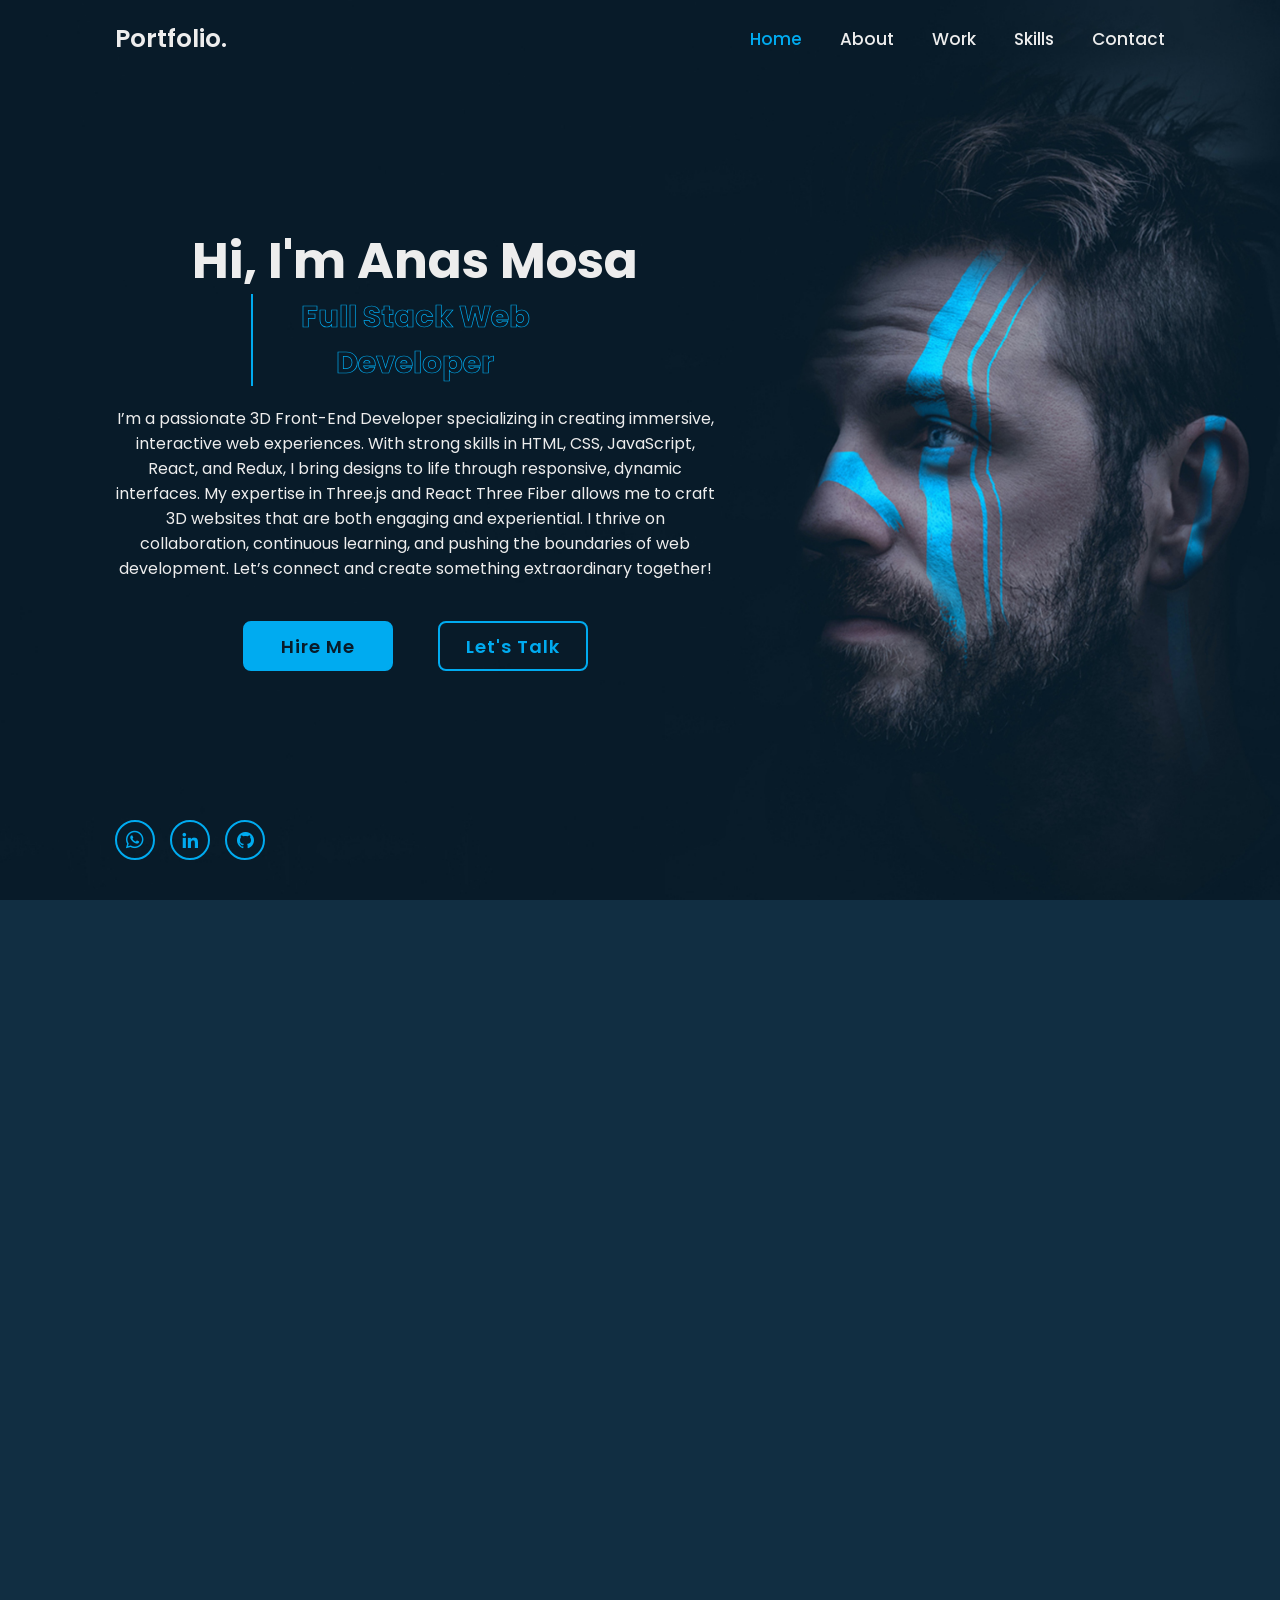
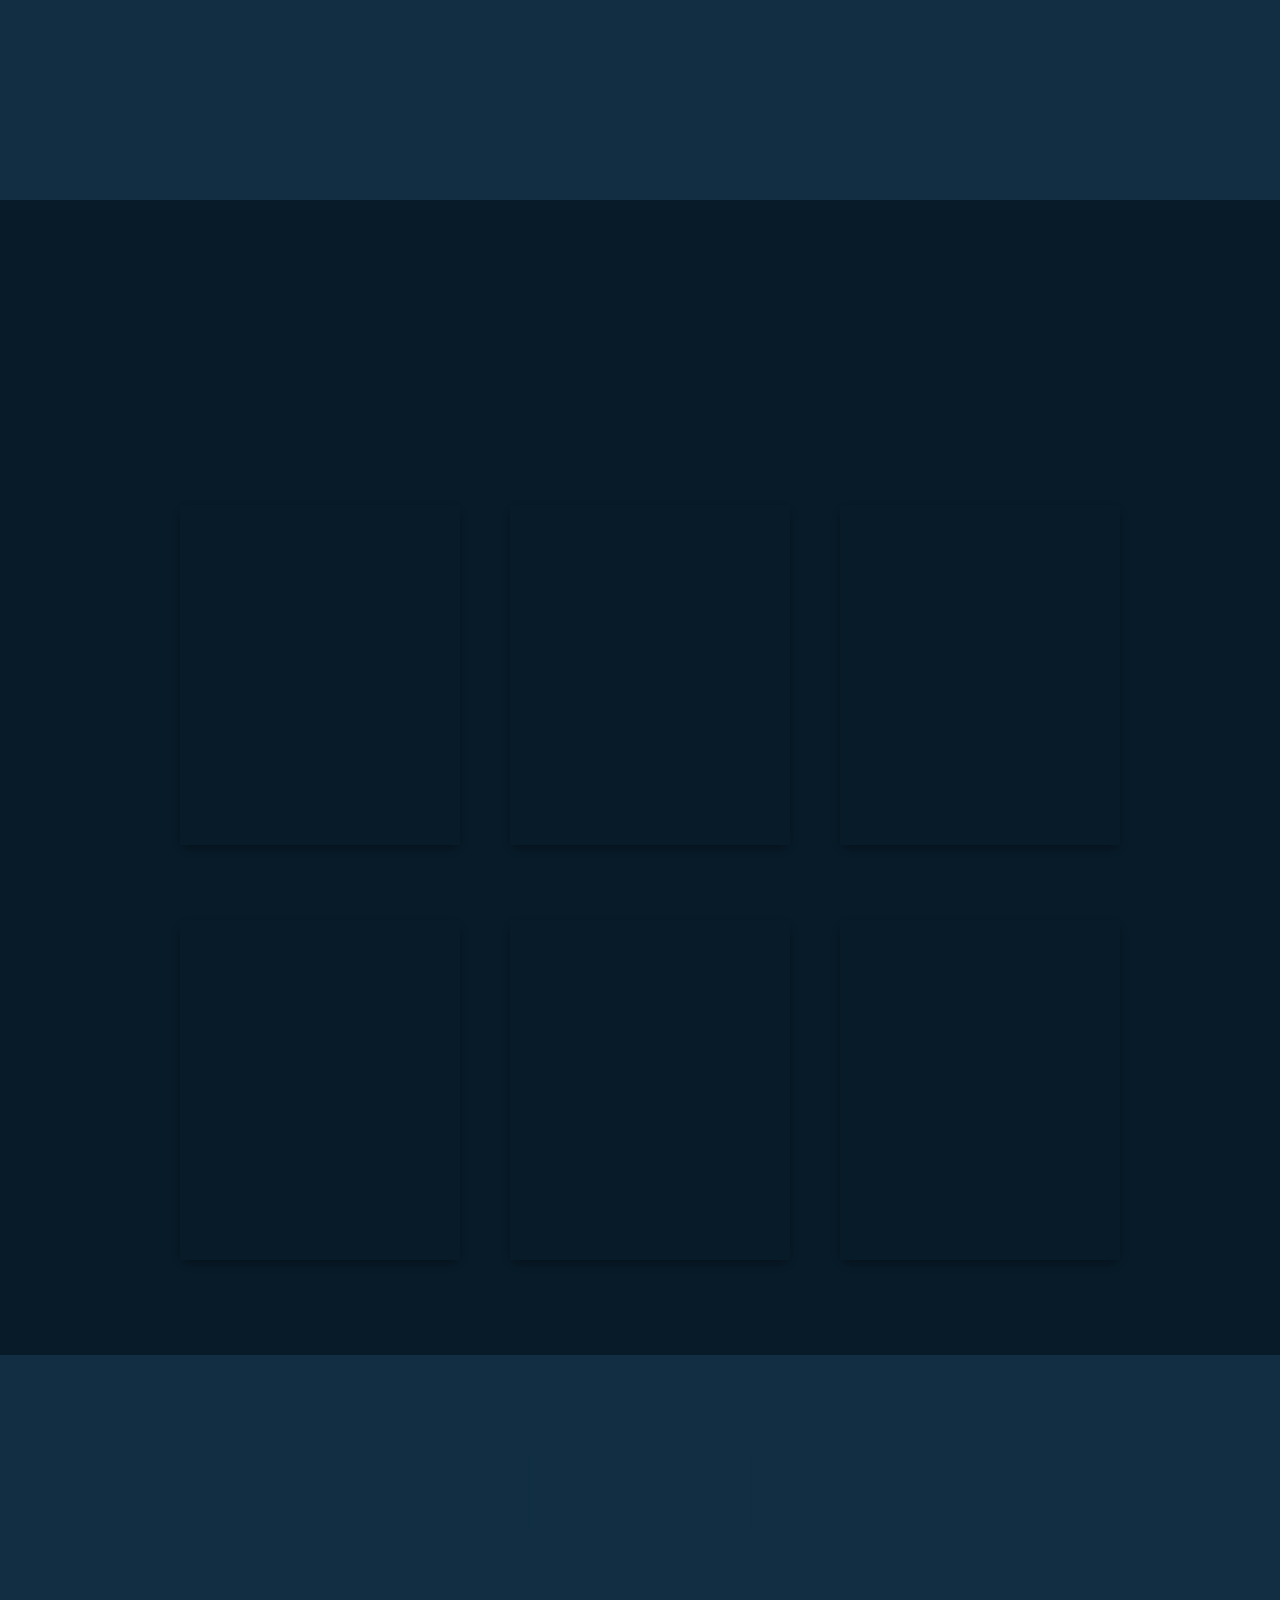
==== My_portfolio-master/index.html @ 6681cc1a "updated" ====
<!DOCTYPE html>
<html lang="en">

<head>
    <meta charset="UTF-8">
    <meta http-equiv="X-UA-Compatible" content="IE=edge">
    <meta name="viewport" content="width=device-width, initial-scale=1.0">
    <title>Responsive Personal Potfolio</title>

    <link rel="stylesheet" href="style.css">

    <!-- box icons -->
    <link href='https://unpkg.com/boxicons@2.1.4/css/boxicons.min.css' rel='stylesheet'>
</head>

<body>

    <!-- header design -->
    <header class="header">
        <a href="#" class="logo">Portfolio.<span class="animate" style="--i:1;"></span></a>

        <div class="bx bx-menu" id="menu-icon"><span class="animate" style="--i:2;"></span></div>

        <nav class="navbar">
            <a href="#home" class="active">Home</a>
            <a href="#about">About</a>
            <a href="#education">Work</a>
            <a href="#skills">Skills</a>
            <a href="#contact">Contact</a>

            <span class="active-nav"></span>
            <span class="animate" style="--i:2;"></span>
        </nav>
    </header>

    <!-- home section design -->
    <section class="home show-animate" id="home">
        <div class="home-content">
            <h1>Hi, I'm <span>Anas Mosa</span><span class="animate" style="--i:2;"></span></h1>
            <div class="text-animate">
                <h3>Full Stack Web Developer</h3>
                <span class="animate" style="--i:3;"></span>
            </div>
            <p>I’m a passionate 3D Front-End Developer specializing in creating immersive, interactive web experiences. With strong skills in HTML, CSS, JavaScript, React, and Redux, I bring designs to life through responsive, dynamic interfaces. My expertise in Three.js and React Three Fiber allows me to craft 3D websites that are both engaging and experiential.

              I thrive on collaboration, continuous learning, and pushing the boundaries of web development. Let’s connect and create something extraordinary together!
                <span class="animate" style="--i:4;"></span>
            </p>

            <div class="btn-box">
                <a rel="noopener" href="https://wa.me/201010448241?text=Hello!%20I%20am%20interested%20in%20your%20services." target="_blank" style="text-decoration:none;"  class="btn">Hire Me</a>
                <a rel="noopener" href="https://www.linkedin.com/in/anas-mosa?utm_source=share&utm_campaign=share_via&utm_content=profile&utm_medium=android_app" class="btn" target="_blank">Let's Talk</a>
                <span class="animate" style="--i:5;"></span>
            </div>
        </div>

        <div class="home-sci">
          <link href="https://cdnjs.cloudflare.com/ajax/libs/font-awesome/6.0.0-beta3/css/all.min.css" rel="stylesheet">

          <a rel="noopener" href="https://wa.me/201010448241?text=Hello!%20I%20am%20interested%20in%20your%20services." target="_blank" style="text-decoration:none;" class="">
              <i class="fab fa-whatsapp"></i> 
          </a>
            <a rel="noopener" href="https://www.linkedin.com/in/anas-mosa?utm_source=share&utm_campaign=share_via&utm_content=profile&utm_medium=android_app" target="_blank"><i class='bx bxl-linkedin'></i></a>
            <a rel="noopener" href="https://github.com/Anas-Mosa" target="_blank"><i class='bx bxl-github'></i></a>
            <span class="animate" style="--i:6;"></span>
        </div>

        <div class="home-imgHover"></div>
        <span class="animate home-img" style="--i:7;"></span>
    </section>

    <!-- about section design -->
    <section class="about" id="about">
        <h2 class="heading">About <span>Me</span><span class="animate scroll" style="--i:1;"></span></h2>

        <div class="about-img">
            <img src="images/anas mosa 1.png" alt="">
            <span class="circle-spin"></span>
            <span class="animate scroll" style="--i:2;"></span>
        </div>

        <div class="about-content">
            <h3>Hi there! Glad to see you here.<span class="animate scroll" style="--i:3;"></span></h3>
            <p>Hello! Anas Mosa here. A technology fanatic!<br>
              "Let’s bring your idea to life! Whether you’re looking to elevate your project with stunning web designs or craft a seamless, responsive application, I’m here to help. Together, we can push the boundaries of what’s possible.  

Don’t hesitate—let’s connect and create something unforgettable!" 
                <span class="animate scroll" style="--i:4;"></span>
            </p>

            <div class="btn-box btns">
                <a href="#contact" class="btn">Contact Me</a>
                <span class="animate scroll" style="--i:5;"></span>
            </div>
        </div>
    </section>

    <!-- work section design -->
    <section class="education" id="education">
        <h2 class="heading">My <span>work</span><span class="animate scroll" style="--i:1;"></span></h2>

        <section class="projects-container" id="">
      

          <!-- Project Card -->
          <div class="project-card">
            <img src="./images//3d-portofolio.PNG" alt="web-development" class="project-image">
            <div class="github-link" onclick="window.open('https://github.com/Anas-Mosa/3dportofolio', '_blank')">
              <img src="./images//github.png" alt="github" class="github-icon">
            </div>
            <h3 class="project-title">3d-portofolio</h3>
            <p class="project-description">A 3D portfolio is an interactive website showcasing creative work using 3D technologies like React Three Fiber or Three.js. It features realistic rendering, animations, and user-friendly navigation, offering an immersive experience to engage viewers and highlight skills innovatively.</p>
            <div class="project-tags">
              <span class="tag tag-color-1">#3D</span>
              <span class="tag tag-color-2">#react3fiber</span>
              <span class="tag tag-color-3">#threejs</span>
            </div>
            <span class="animate scroll" style="--i:1;"></span>
          </div>

          <div class="project-card">
            <img src="./images//landing-page.PNG" alt="web-development" class="project-image">
            <div class="github-link" onclick="window.open('https://github.com/Anas-Mosa/landing-page-2', '_blank')">
              <img src="./images//github.png" alt="github" class="github-icon">
            </div>
            <h3 class="project-title">landing-page</h3>
            <p class="project-description">
              A landing page is a well-designed, focused web page that serves as the entry point for visitors. It typically includes a clear, compelling headline, engaging visuals, and a concise message that communicates the main purpose or offer. The page is optimized for conversion.</p>
            <div class="project-tags">
              <span class="tag tag-color-1">#modern design</span>
              <span class="tag tag-color-2">#animation</span>
              <span class="tag tag-color-3">#getintouth</span>
            </div>
            <span class="animate scroll" style="--i:1;"></span>
          </div>
          
          <div class="project-card">
            <img src="./images//e-commerce.jpg" alt="web-development" class="project-image">
            <div class="github-link" onclick="window.open('https://github.com/Anas-Mosa/E-commerce', '_blank')">
              <img src="./images//github.png" alt="github" class="github-icon">
            </div>
            <h3 class="project-title">E-commerce</h3>
            <p class="project-description">An e-commerce site is a platform designed for buying and selling products or services online. It features product listings with images, descriptions, and prices, along with a smooth shopping experience, secure payment options, and an intuitive checkout process.</p>
            <div class="project-tags">
              <span class="tag tag-color-1">#react</span>
              <span class="tag tag-color-2">#api</span>
              <span class="tag tag-color-3">#cart</span>
            </div>
            <span class="animate scroll" style="--i:1;"></span>
          </div>


          <div class="project-card">
            <img src="./images//gaza.PNG" alt="web-development" class="project-image">
            <div class="github-link" onclick="window.open('https://github.com/Anas-Mosa/gaza-donate-website', '_blank')">
              <img src="./images//github.png" alt="github" class="github-icon">
            </div>
            <h3 class="project-title">gaza donate app</h3>
            <p class="project-description">The Gaza app is a platform designed to provide information and support related to Gaza. It may include features such as news updates, resources for assistance, and ways to connect with humanitarian efforts.</p>
            <div class="project-tags">
              <span class="tag tag-color-1">#gazaDonate</span>
              <span class="tag tag-color-2">#3Denvironment</span>
              <span class="tag tag-color-3">#tabara3</span>
            </div>
            <span class="animate scroll" style="--i:1;"></span>
          </div>

          <div class="project-card">
            <img src="./images//restaurant.PNG" alt="web-development" class="project-image">
            <div class="github-link" onclick="window.open('https://github.com/Anas-Mosa/restaurant-app', '_blank')">
              <img src="./images//github.png" alt="github" class="github-icon">
            </div>
            <h3 class="project-title">restaurant app</h3>
            <p class="project-description">A restaurant landing page serves as the digital front door to your business, often being the first impression potential customers have. Crafting an effective landing page can significantly boost your restaurant’s online presence and drive reservations, takeout orders, and foot traffic.</p>
            <div class="project-tags">
              <span class="tag tag-color-1">#restaurant</span>
              <span class="tag tag-color-2">#orders</span>
              <span class="tag tag-color-3">#attractive</span>
            
            </div>
            <span class="animate scroll" style="--i:1;"></span>
          </div>

          <div class="project-card">
            <img src="./images/toDo.PNG" alt="web-development" class="project-image">
            <div class="github-link" onclick="window.open('https://github.com/Anas-Mosa/to-do-app', '_blank')">
              <img src="./images//github.png" alt="github" class="github-icon">
            </div>
            <h3 class="project-title">toDo app</h3>
            <p class="project-description">A to-do app is a productivity tool that helps you plan, track, and complete tasks in an organized way. It serves as a digital checklist, allowing users to capture tasks, set deadlines, and monitor progress. With features like reminders, task categorization, and priority levels.</p>
            <div class="project-tags">
              <span class="tag tag-color-1">#todo</span>
              <span class="tag tag-color-2">#dailywork</span>
              <span class="tag tag-color-3">#tasks</span>
            </div>
            <span class="animate scroll" style="--i:1;"></span>
          </div>
          
          
          <!-- Add more project cards as needed -->
        </div>
        
      </section>
                

                
    </section>

    <!-- skills section design -->
    <section class="skills" id="skills">
        <h2 class="heading">My <span>Skills</span><span class="animate scroll" style="--i:1;"></span></h2>

        <div class="skills-row">
            <div class="skills-column">
                <h3 class="title">Coding Skills<span class="animate scroll" style="--i:2;"></span></h3>

                <div class="skills-box">
                    <div class="skills-content">
                        <div class="progress">
                            <h3>HTML <span>90%</span></h3>
                            <div class="bar"><span></span></div>
                        </div>

                        <div class="progress">
                            <h3>CSS <span>80%</span></h3>
                            <div class="bar"><span></span></div>
                        </div>

                        <div class="progress">
                            <h3>JavaScript <span>65%</span></h3>
                            <div class="bar"><span></span></div>
                        </div>

                        <div class="progress">
                            <h3>nodejs <span>75%</span></h3>
                            <div class="bar"><span></span></div>
                        </div>
                    </div>

                    <span class="animate scroll" style="--i:3;"></span>
                </div>
            </div>

            <div class="skills-column">
                <h3 class="title">Professional Skills<span class="animate scroll" style="--i:5;"></span></h3>

                <div class="skills-box">
                    <div class="skills-content">
                        <div class="progress">
                            <h3>react <span>95%</span></h3>
                            <div class="bar"><span></span></div>
                        </div>

                        <div class="progress">
                            <h3>expressjs <span>67%</span></h3>
                            <div class="bar"><span></span></div>
                        </div>

                        <div class="progress">
                            <h3>tailwind <span>85%</span></h3>
                            <div class="bar"><span></span></div>
                        </div>

                        <div class="progress">
                            <h3>mongodb <span>60%</span></h3>
                            <div class="bar"><span></span></div>
                        </div>
                    </div>

                    <span class="animate scroll" style="--i:6;"></span>
                </div>
            </div>
        </div>
    </section>

    <!-- contact section design -->
    <section class="contact" id="contact">
        <h2 class="heading">Contact <span>Me</span><span class="animate scroll" style="--i:1;"></span></h2>

        <form action="#">
            <div class="input-box">
                <div class="input-field">
                    <input type="text" placeholder="Full Name" required>
                    <span class="focus"></span>
                </div>
                <div class="input-field">
                    <input type="text" placeholder="Email" required>
                    <span class="focus"></span>
                </div>

                <span class="animate scroll" style="--i:3;"></span>
            </div>
            <div class="input-box">
                <div class="input-field">
                    <input type="text" placeholder="Mobile Number" required>
                    <span class="focus"></span>
                </div>
                <div class="input-field">
                    <input type="text" placeholder="Email Subject" required>
                    <span class="focus"></span>
                </div>

                <span class="animate scroll" style="--i:5;"></span>
            </div>

            <div class="textarea-field">
                <textarea name="" id="" cols="30" rows="10" placeholder="Your Message" required></textarea>
                <span class="focus"></span>

                <span class="animate scroll" style="--i:7;"></span>
            </div>

            <div class="btn-box btns">
                <button type="submit" class="btn">Submit</button>

                <span class="animate scroll" style="--i:9;"></span>
            </div>
        </form>
    </section>

    <!-- footer design -->
    <footer class="footer">
        <div class="footer-text">
            <p>Copyright &copy; 2023 | Designed and
                Maintenance by Satyarth Agrahari |All
                Rights Reserved</p>

            <span class="animate scroll" style="--i:1;"></span>
        </div>

        <div class="footer-iconTop">
            <a href="#"><i class='bx bx-up-arrow-alt'></i></a>

            <span class="animate scroll" style="--i:3;"></span>
        </div>
    </footer>


    <script src="script.js"></script>
</body>

</html>
---- My_portfolio-master/style.css ----
@import url('https://fonts.googleapis.com/css2?family=Poppins:wght@300;400;500;600;800;900&display=swap');

* {
    margin: 0;
    padding: 0;
    box-sizing: border-box;
    text-decoration: none;
    border: none;
    outline: none;
    scroll-behavior: smooth;
    font-family: 'Poppins', sans-serif;
}

:root {
    --bg-color: #081b29;
    --second-bg-color: #112e42;
    --text-color: #ededed;
    --main-color: #00abf0;
}

html {
    font-size: 62.5%;
    overflow-x: hidden;
}

body {
    background: var(--bg-color);
    color: var(--text-color);
}

.header {
    position: fixed;
    top: 0;
    left: 0;
    width: 100%;
    padding: 2rem 9%;
    background: transparent;
    display: flex;
    justify-content: space-between;
    align-items: center;
    z-index: 100;
    transition: .3s;
}

.header.sticky {
    background: var(--bg-color);
}

.logo {
    position: relative;
    font-size: 2.5rem;
    color: var(--text-color);
    font-weight: 600;
}

.navbar {
    position: relative;
}

.navbar a {
    font-size: 1.7rem;
    color: var(--text-color);
    font-weight: 500;
    margin-left: 3.5rem;
    transition: .3s;
}

.navbar a:hover,
.navbar a.active {
    color: var(--main-color);
}

#menu-icon {
    position: relative;
    font-size: 3.6rem;
    color: var(--text-color);
    cursor: pointer;
    display: none;
}

section {
    min-height: 100vh;
    padding: 10rem 9% 2rem;
}

.home {
    display: flex;
    align-items: center;
    padding: 0 9%;
    background: url('images/home.jpg') no-repeat;
    background-size: cover;
    background-position: center;
}

.home-content {
    max-width: 60rem;
    z-index: 99;
}

.home-content h1 {
    position: relative;
    display: inline-block;
    font-size: 5.12rem; /* change here */
    font-weight: 700;
    line-height: 1.3;
}

.home-content h1 span {
    color: var(--text-color);
}

.home-content .text-animate {
    position: relative;
    width: 32.8rem;
}

.home-content .text-animate h3 {
    /* change here */
    font-size: 3.05rem;
    font-weight: 700;
    color: transparent;
    -webkit-text-stroke: .7px var(--main-color);
    background-image: linear-gradient(var(--main-color), var(--main-color));
    background-repeat: no-repeat;
    -webkit-background-clip: text;
    background-position: -33rem 0;
}

.home.show-animate .home-content .text-animate h3 {
    animation: homeBgText 6s linear infinite;
    animation-delay: 2s;
}

.home-content .text-animate h3::before {
    content: '';
    position: absolute;
    top: 0;
    left: 0;
    width: 0;
    height: 100%;
    border-right: 2px solid var(--main-color);
    z-index: -1;
}

.home.show-animate .home-content .text-animate h3::before {
    animation: homeCursorText 6s linear infinite;
    animation-delay: 2s;
}

.home-content p {
    position: relative;
    font-size: 1.6rem;
    margin: 2rem 0 4rem;
}

.btn-box {
    position: relative;
    display: flex;
    justify-content: space-between;
    width: 34.5rem;
    height: 5rem;
}

.btn-box .btn {
    position: relative;
    display: inline-flex;
    justify-content: center;
    align-items: center;
    width: 15rem;
    height: 100%;
    background: var(--main-color);
    border: .2rem solid var(--main-color);
    border-radius: .8rem;
    font-size: 1.8rem;
    font-weight: 600;
    letter-spacing: .1rem;
    color: var(--bg-color);
    z-index: 1;
    overflow: hidden;
    transition: .5s;
}

.btn-box .btn:hover {
    color: var(--main-color);
}

.btn-box .btn:nth-child(2) {
    background: transparent;
    color: var(--main-color);
}

.btn-box .btn:nth-child(2):hover {
    color: var(--bg-color);
}

.btn-box .btn:nth-child(2)::before {
    background: var(--main-color);
}

.btn-box .btn::before {
    content: '';
    position: absolute;
    top: 0;
    left: 0;
    width: 0;
    height: 100%;
    background: var(--bg-color);
    z-index: -1;
    transition: .5s;
}

.btn-box .btn:hover::before {
    width: 100%;
}

.home-sci {
    position: absolute;
    bottom: 4rem;
    width: 150px;
    display: flex;
    justify-content: space-between;
}

.home-sci a {
    position: relative;
    display: inline-flex;
    justify-content: center;
    align-items: center;
    width: 40px;
    height: 40px;
    background: transparent;
    border: .2rem solid var(--main-color);
    border-radius: 50%;
    font-size: 20px;
    color: var(--main-color);
    z-index: 1;
    overflow: hidden;
    transition: .5s;
}

.home-sci a:hover {
    color: var(--bg-color);
}

.home-sci a::before {
    content: '';
    position: absolute;
    top: 0;
    left: 0;
    width: 0;
    height: 100%;
    background: var(--main-color);
    z-index: -1;
    transition: .5s;
}

.home-sci a:hover::before {
    width: 100%;
}

.home-imgHover {
    position: absolute;
    top: 0;
    right: 0;
    width: 45%;
    height: 100%;
    background: transparent;
    transition: 3s;
}

.home-imgHover:hover {
    background: var(--bg-color);
    opacity: .8;
}

.about {
    display: flex;
    justify-content: center;
    align-items: center;
    flex-direction: column;
    gap: 2rem;
    background: var(--second-bg-color);
    padding-bottom: 6rem;
}

.heading {
    position: relative;
    font-size: 5rem;
    margin-bottom: 3rem;
    text-align: center;
}

span {
    color: var(--main-color);
}

.about-img {
    position: relative;
    width: 25rem;
    height: 25rem;
    border-radius: 50%;
    display: flex;
    justify-content: center;
    align-items: center;
}

.about-img img {
    width: 90%;
    border-radius: 50%;
    border: .2rem solid var(--main-color);
}

.about-img .circle-spin {
    position: absolute;
    top: 50%;
    left: 50%;
    transform: translate(-50%, -50%) rotate(0);
    width: 100%;
    height: 100%;
    border-radius: 50%;
    border-top: .2rem solid var(--second-bg-color);
    border-bottom: .2rem solid var(--second-bg-color);
    border-left: .2rem solid var(--main-color);
    border-right: .2rem solid var(--main-color);
    animation: aboutSpinner 8s linear infinite;
}

.about-content {
    text-align: center;
}

.about-content h3 {
    position: relative;
    display: inline-block;
    font-size: 2.6rem;
}

.about-content p {
    position: relative;
    font-size: 1.6rem;
    margin: 2rem 0 3rem;
}

.btn-box.btns {
    display: inline-block;
    width: 15rem;
}

.btn-box.btns a::before {
    background: var(--second-bg-color);
}

.education {
    display: flex;
    justify-content: center;
    align-items: center;
    flex-direction: column;
    min-height: auto;
    padding-bottom: 5rem;
}

.education .education-row {
    display: flex;
    flex-wrap: wrap;
    gap: 5rem;
}

.education-row .education-column {
    flex: 1 1 40rem;
}

.education-column .title {
    position: relative;
    display: inline-block;
    font-size: 2.5rem;
    margin: 0 0 1.5rem 2rem;
}

.education-column .education-box {
    position: relative;
    border-left: .2rem solid var(--main-color);
}

.education-box .education-content {
    position: relative;
    padding-left: 2rem;
}

.education-box .education-content::before {
    content: '';
    position: absolute;
    top: 0;
    left: -1.1rem;
    width: 2rem;
    height: 2rem;
    background: var(--main-color);
    border-radius: 50%;
}

.education-content .content {
    position: relative;
    padding: 1.5rem;
    border: .2rem solid var(--main-color);
    border-radius: .6rem;
    margin-bottom: 2rem;
    overflow: hidden;
}

.education-content .content::before {
    content: '';
    position: absolute;
    top: 0;
    left: 0;
    width: 0;
    height: 100%;
    background: var(--second-bg-color);
    z-index: -1;
    transition: .5s;
}

.education-content .content:hover::before {
    width: 100%;
}

.education-content .content .year {
    font-size: 1.5rem;
    color: var(--main-color);
    padding-bottom: .5rem;
}

.education-content .content .year i {
    padding-right: .5rem;
}

.education-content .content h3 {
    font-size: 2rem;
}

.education-content .content p {
    font-size: 1.6rem;
    padding-top: .5rem;
}

.skills {
    min-height: auto;
    padding-bottom: 7rem;
    background: var(--second-bg-color);
}

.skills h2 {
    display: inline-block;
    left: 50%;
    transform: translateX(-50%);
}

.skills .skills-row {
    display: flex;
    flex-wrap: wrap;
    gap: 5rem;
}

.skills-row .skills-column {
    flex: 1 1 40rem;
}

.skills-column .title {
    position: relative;
    display: inline-block;
    font-size: 2.5rem;
    margin: 0 0 1.5rem;
}

.skills-column .skills-box {
    position: relative;
}

.skills-box .skills-content {
    position: relative;
    border: .2rem solid var(--main-color);
    border-radius: .6rem;
    padding: .5rem 1.5rem;
    z-index: 1;
    overflow: hidden;
}

.skills-box .skills-content::before {
    content: '';
    position: absolute;
    top: 0;
    left: 0;
    width: 0;
    height: 100%;
    background: var(--bg-color);
    z-index: -1;
    transition: .5s;
}

.skills-box .skills-content:hover::before {
    width: 100%;
}

.skills-content .progress {
    padding: 1rem 0;
}

.skills-content .progress h3 {
    font-size: 1.7rem;
    display: flex;
    justify-content: space-between;
}

.skills-content .progress h3 span {
    color: var(--text-color);
}

.skills-content .progress .bar {
    height: 2.5rem;
    border-radius: .6rem;
    border: .2rem solid var(--main-color);
    padding: .5rem;
    margin: 1rem 0;
}

.skills-content .progress .bar span {
    display: block;
    height: 100%;
    border-radius: .3rem;
    background: var(--main-color);
}

.skills-column:nth-child(1) .skills-content .progress:nth-child(1) .bar span {
    width: 90%;
}

.skills-column:nth-child(1) .skills-content .progress:nth-child(2) .bar span {
    width: 80%;
}

.skills-column:nth-child(1) .skills-content .progress:nth-child(3) .bar span {
    width: 65%;
}

.skills-column:nth-child(1) .skills-content .progress:nth-child(4) .bar span {
    width: 75%;
}

.skills-column:nth-child(2) .skills-content .progress:nth-child(1) .bar span {
    width: 95%;
}

.skills-column:nth-child(2) .skills-content .progress:nth-child(2) .bar span {
    width: 67%;
}

.skills-column:nth-child(2) .skills-content .progress:nth-child(3) .bar span {
    width: 85%;
}

.skills-column:nth-child(2) .skills-content .progress:nth-child(4) .bar span {
    width: 60%;
}

.contact {
    min-height: auto;
    padding-bottom: 7rem;
}

.contact h2 {
    display: inline-block;
    left: 50%;
    transform: translateX(-50%);
}

.contact form {
    max-width: 70rem;
    margin: 0 auto;
    text-align: center;
}

.contact form .input-box {
    position: relative;
    display: flex;
    justify-content: space-between;
    flex-wrap: wrap;
}

.contact form .input-box .input-field {
    position: relative;
    width: 49%;
    margin: .8rem 0;
}

.contact form .input-box .input-field input,
.contact form .textarea-field textarea {
    width: 100%;
    height: 100%;
    padding: 1.5rem;
    font-size: 1.6rem;
    color: var(--text-color);
    background: transparent;
    border-radius: .6rem;
    border: .2rem solid var(--main-color);
}

.contact form .input-box .input-field input::placeholder,
.contact form .textarea-field textarea::placeholder {
    color: var(--text-color);
}

.contact form .focus {
    position: absolute;
    top: 0;
    left: 0;
    width: 0;
    height: 100%;
    background: var(--second-bg-color);
    border-radius: .6rem;
    z-index: -1;
    transition: .5s;
}

.contact form .input-box .input-field input:focus~.focus,
.contact form .input-box .input-field input:valid~.focus,
.contact form .textarea-field textarea:focus~.focus,
.contact form .textarea-field textarea:valid~.focus {
    width: 100%;
}

.contact form .textarea-field {
    position: relative;
    margin: .8rem 0 2.7rem;
    display: flex;
}

.contact form .textarea-field textarea {
    resize: none;
}

.contact form .btn-box.btns .btn {
    cursor: pointer;
}

.footer {
    display: flex;
    justify-content: space-between;
    align-items: center;
    flex-wrap: wrap;
    padding: 2rem 9%;
    background: var(--second-bg-color);
}

.footer-text,
.footer-iconTop {
    position: relative;
}

.footer-text p {
    font-size: 1.6rem;
}

.footer-iconTop a {
    position: relative;
    display: inline-flex;
    justify-content: center;
    align-items: center;
    padding: .8rem;
    background: var(--main-color);
    border: .2rem solid var(--main-color);
    border-radius: .6rem;
    z-index: 1;
    overflow: hidden;
}

.footer-iconTop a::before {
    content: '';
    position: absolute;
    top: 0;
    left: 0;
    width: 0;
    height: 100%;
    background: var(--second-bg-color);
    z-index: -1;
    transition: .5s;
}

.footer-iconTop a:hover::before {
    width: 100%;
}

.footer-iconTop a i {
    font-size: 2.4rem;
    color: var(--bg-color);
    transition: .5s;
}

.footer-iconTop a:hover i {
    color: var(--main-color);
}

/* ANIMATION RELOAD AND SCROLL */
.animate {
    position: absolute;
    top: 0;
    right: 0;
    width: 100%;
    height: 100%;
    background: var(--bg-color);
    z-index: 98;
}

.animate.home-img {
    width: 50%;
}

.logo .animate,
.navbar .animate,
#menu-icon .animate,
.home.show-animate .animate {
    animation: showRight 1s ease forwards;
    animation-delay: calc(.3s * var(--i));
}

.animate.scroll {
    transition: 1s ease;
    transition-delay: calc(.3s / var(--i));
    animation: none;
}

section:nth-child(odd) .animate.scroll,
.footer .animate.scroll {
    background: var(--second-bg-color);
}

.education .education-box .animate.scroll {
    width: 105%;
}

.about.show-animate .animate.scroll,
.education.show-animate .animate.scroll,
.skills.show-animate .animate.scroll,
.contact.show-animate .animate.scroll,
.footer.show-animate .animate.scroll {
    transition-delay: calc(.3s * var(--i));
    width: 0;
}

::-moz-selection { /* Code for Firefox */
    color: var(--second-bg-color);
    background: var(--main-color);
  }
  
::selection {
    color: var(--second-bg-color);
    background: var(--main-color);
  }


/* BREAKPOINTS */
@media (max-width: 1200px) {
    html {
        font-size: 55%;
    }
}

@media (max-width: 991px) {
    .header {
        padding: 2rem 4%;
    }

    section {
        padding: 10rem 4% 2rem;
    }

    .home {
        padding: 0 4%;
    }

    .footer {
        padding: 2rem 4%;
    }
}

@media (max-width: 850px) {
    .animate.home-img {
        width: 55%;
    }
}

@media (max-width: 768px) {
    .header {
        background: var(--bg-color);
    }

    #menu-icon {
        display: block;
    }

    .navbar {
        position: absolute;
        top: 100%;
        left: -100%;
        width: 100%;
        padding: 1rem 4%;
        background: var(--main-color);
        box-shadow: 0 .5rem 1rem rgba(0, 0, 0, .2);
        z-index: 1;
        transition: .25s ease;
        transition-delay: .25s;
    }

    .navbar.active {
        left: 0;
        transition-delay: 0s;
    }

    .navbar .active-nav {
        position: absolute;
        top: 0;
        left: -100%;
        width: 100%;
        height: 100%;
        background: var(--bg-color);
        border-top: .1rem solid rgba(0, 0, 0, .2);
        z-index: -1;
        transition: .25s ease;
        transition-delay: 0s;
    }

    .navbar.active .active-nav {
        left: 0;
        transition-delay: .25s;
    }

    .navbar a {
        display: block;
        font-size: 2rem;
        margin: 3rem 0;
        transform: translateX(-20rem);
        transition: .25s ease;
        transition-delay: 0s;
    }

    .navbar.active a {
        transform: translateX(0);
        transition-delay: .25s;
    }

    .home-imgHover {
        pointer-events: none;
        background: var(--bg-color);
        opacity: .6;
    }
}

@media (max-width: 520px) {
    html {
        font-size: 50%;
    }

    .home-content h1 {
        display: flex;
        flex-direction: column;
    }

    .home-sci {
        width: 160px;
    }

    .home-sci a {
        width: 38px;
        height: 38px;
    }
}

@media (max-width: 462px) {
    .home-content h1 {
        font-size: 5.2rem;
    }

    .education {
        padding: 10rem 4% 5rem 5%;
    }

    .contact form .input-box .input-field {
        width: 100%;
    }

    .footer {
        flex-direction: column-reverse;
    }

    .footer p {
        margin-top: 2rem;
        text-align: center;
    }
}


.home-content {
        display: flex;
        align-items: center;
        flex-direction: column;
        text-align: center;
    }

    .home-content h1 {
        font-size: 5rem;
      }
    

    
    /* KEYFRAMES ANIMATION */
    @keyframes homeBgText {

      0%,
      10%,
      100% {
        background-position: -33rem 0;
      }
      
    65%,
    85% {
        background-position: 0 0;
    }
  }
  
  @keyframes homeCursorText {
    
    0%,
    10%,
    100% {
      width: 0;
    }
    
    65%,
    78%,
    85% {
        width: 100%;
        opacity: 1;
    }

    75%,
    81% {
      opacity: 0;
    }
  }

  @keyframes aboutSpinner {
    100% {
      transform: translate(-50%, -50%) rotate(360deg);
    }
  }

  @keyframes showRight {
    100% {
      width: 0;
    }
  }

/* Section Styling */
.work-section {
  margin: 5rem auto;
  max-width: 1200px;
  padding: 0 1.5rem;
}

.text-container {
  margin-bottom: 1.5rem;
}

.subtitle {
  font-family: 'Courier New', Courier, monospace;
  font-size: 1rem;
  margin-bottom: 0.5rem;
}

.title {
  font-size: 3rem;
  font-weight: bold;
}

.description {
  font-size: 1.25rem;
  line-height: 1.75rem;
  margin-top: 1rem;
}

/* Project Cards */
.projects-container {
  display: flex;
  flex-wrap: wrap;
  gap: 5rem;
  flex-direction: row;
  width:120%;
  margin-left: 150px;

}

.project-card {
  border-radius: 1rem;
  background-color: var(--second-bg-color);
  width: 28rem;
  height:34rem;
  padding: 1rem;
  display: flex;
  flex-direction: column;
  position: relative;
  box-shadow: 0 4px 8px rgba(0, 0, 0, 0.3);
  transition:all 0.7s;
  -webkit-transition:all 0.7s;
  -moz-transition:all 0.7s;
  -ms-transition:all 0.7s;
  -o-transition:all 0.7s;
}
.project-card:hover{
  transform: rotate(6deg);
  -webkit-transform: rotate(6deg);
  -moz-transform: rotate(6deg);
  -ms-transform: rotate(6deg);
  -o-transform: rotate(6deg);
} 
.project-image {
  width: 100%;
  height: 18rem;
  border-radius: 0.5rem;
  
}

.github-link {
  position: absolute;
  top: 1rem;
  right: 1rem;
  width: 2.5rem;
  height: 2.5rem;
  background: linear-gradient(to bottom, #6b6b6b, #dbd9d9);
  border-radius: 50%;
  display: flex;
  justify-content: center;
  align-items: center;
  cursor: pointer;
}

.github-icon {
  width: 100%;
  height: 100%;
}

.project-title {
  font-size: 1.7rem;
  font-weight: bold;
  margin: 1rem 0 0.5rem;
}

.project-description {
  font-size: 1rem;
  color: #aaa;
}

.project-tags {
  display: flex;
  gap: 0.5rem;
  margin-top: 1rem;
}

.tag {
  font-size: 0.875rem;
  font-weight: 600;
}

/* Example Tag Colors */
.tag-color-1 {
  color: #ff7f50;
}

.tag-color-2 {
  color: #1e90ff;
}

.tag-color-3 {
  color: #32cd32;
}
@media (max-width: 371px) {
    .home {
        justify-content: center;
        align-items: center;
    }}
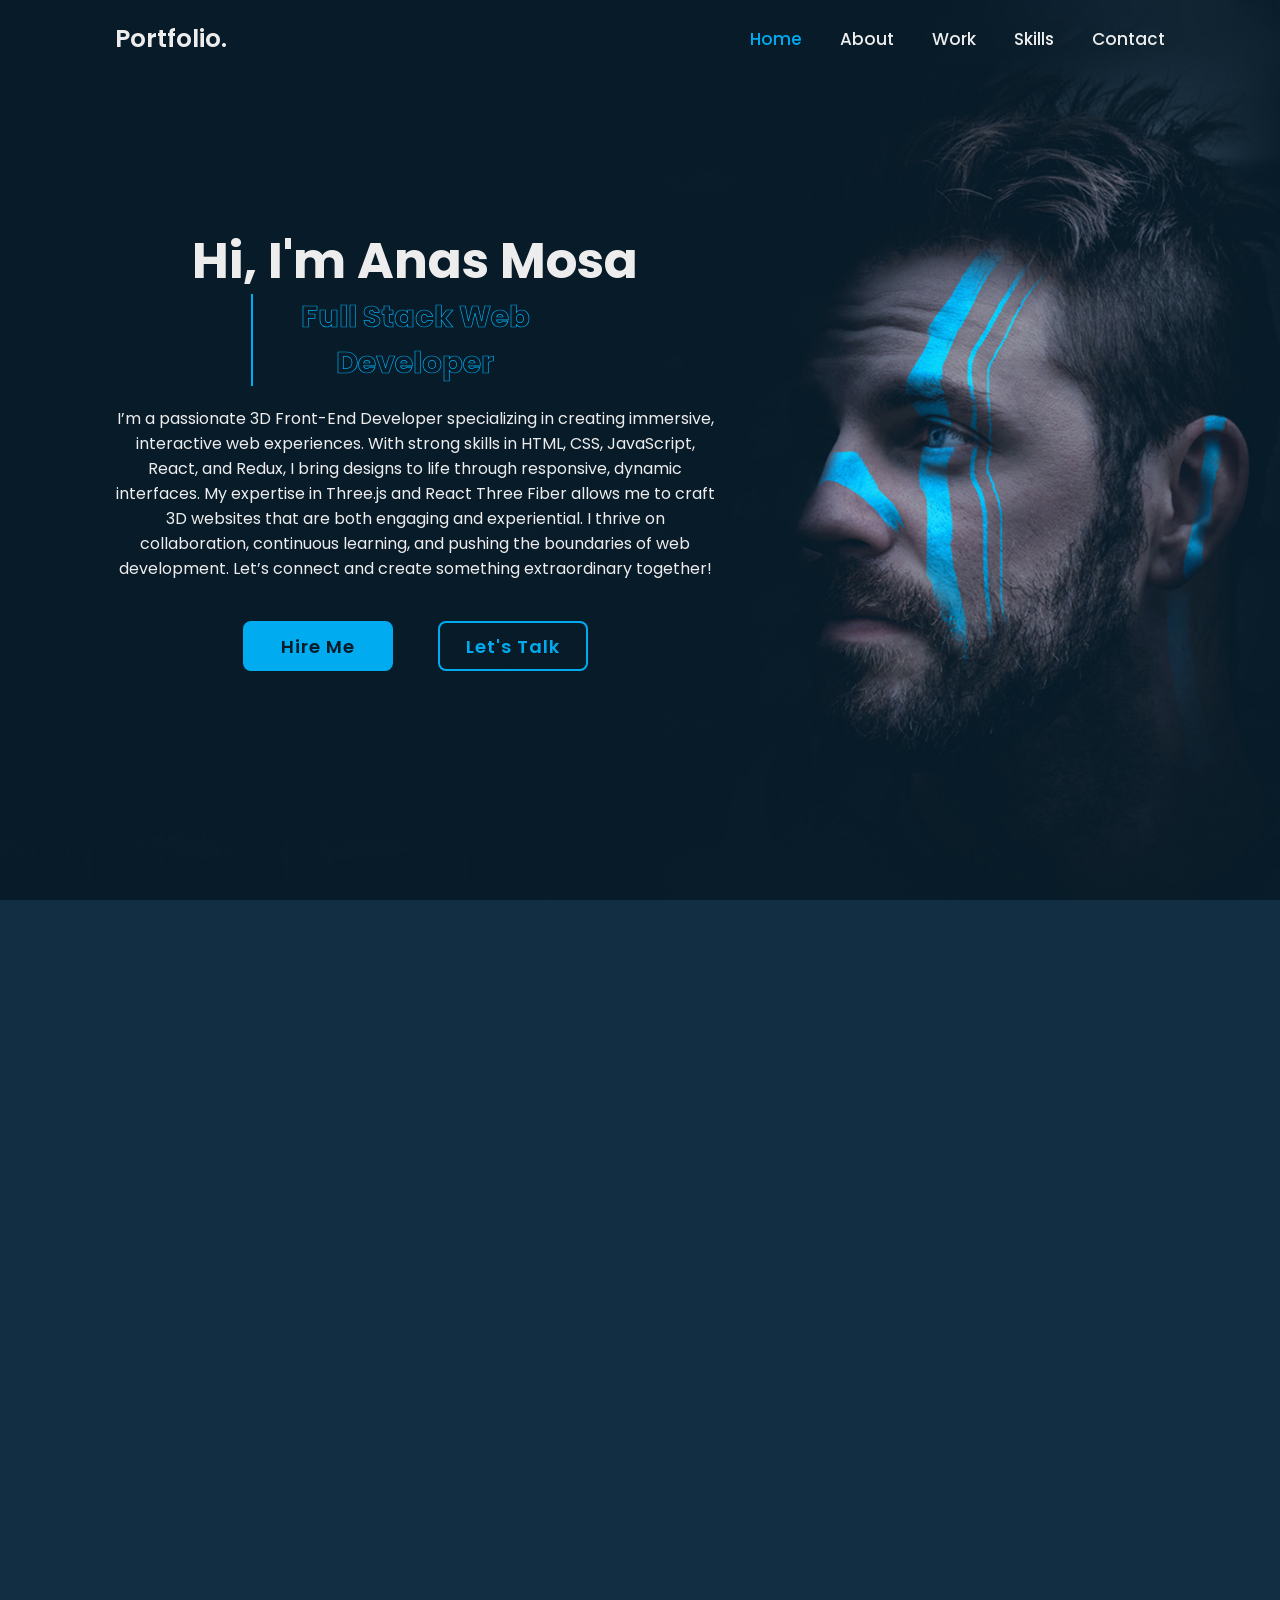
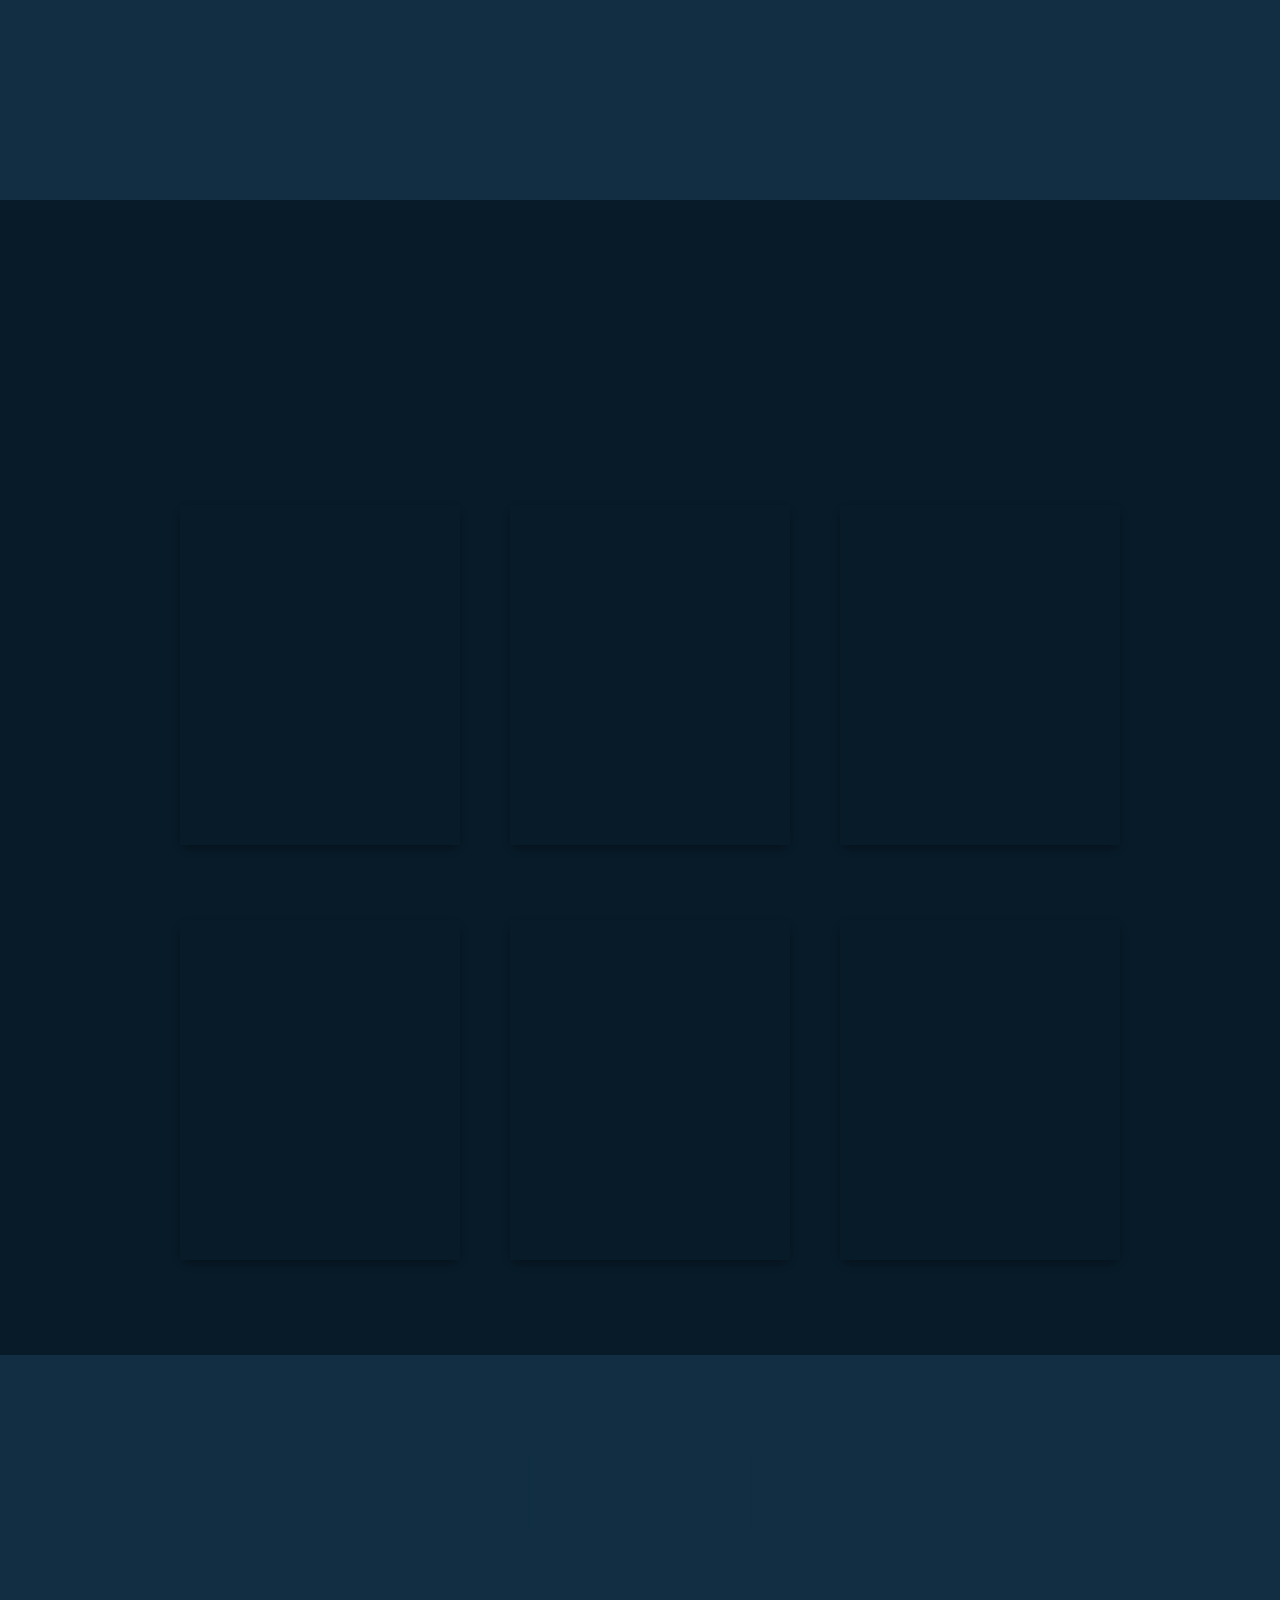
==== commit 51644d3f: "up" ====
--- a/My_portfolio-master/index.html
+++ b/My_portfolio-master/index.html
@@ -19,7 +19,7 @@
     <header class="header">
         <a href="#" class="logo">Portfolio.<span class="animate" style="--i:1;"></span></a>
 
-        <div class="bx bx-menu" id="menu-icon"><span class="animate" style="--i:2;"></span></div>
+        <!-- <div class="bx bx-menu" id="menu-icon"><span class="animate" style="--i:2;"></span></div> -->
 
         <nav class="navbar">
             <a href="#home" class="active">Home</a>
@@ -54,7 +54,7 @@
             </div>
         </div>
 
-        <div class="home-sci">
+        <!-- <div class="home-sci">
           <link href="https://cdnjs.cloudflare.com/ajax/libs/font-awesome/6.0.0-beta3/css/all.min.css" rel="stylesheet">
 
           <a rel="noopener" href="https://wa.me/201010448241?text=Hello!%20I%20am%20interested%20in%20your%20services." target="_blank" style="text-decoration:none;" class="">
@@ -63,7 +63,7 @@
             <a rel="noopener" href="https://www.linkedin.com/in/anas-mosa?utm_source=share&utm_campaign=share_via&utm_content=profile&utm_medium=android_app" target="_blank"><i class='bx bxl-linkedin'></i></a>
             <a rel="noopener" href="https://github.com/Anas-Mosa" target="_blank"><i class='bx bxl-github'></i></a>
             <span class="animate" style="--i:6;"></span>
-        </div>
+        </div> -->
 
         <div class="home-imgHover"></div>
         <span class="animate home-img" style="--i:7;"></span>
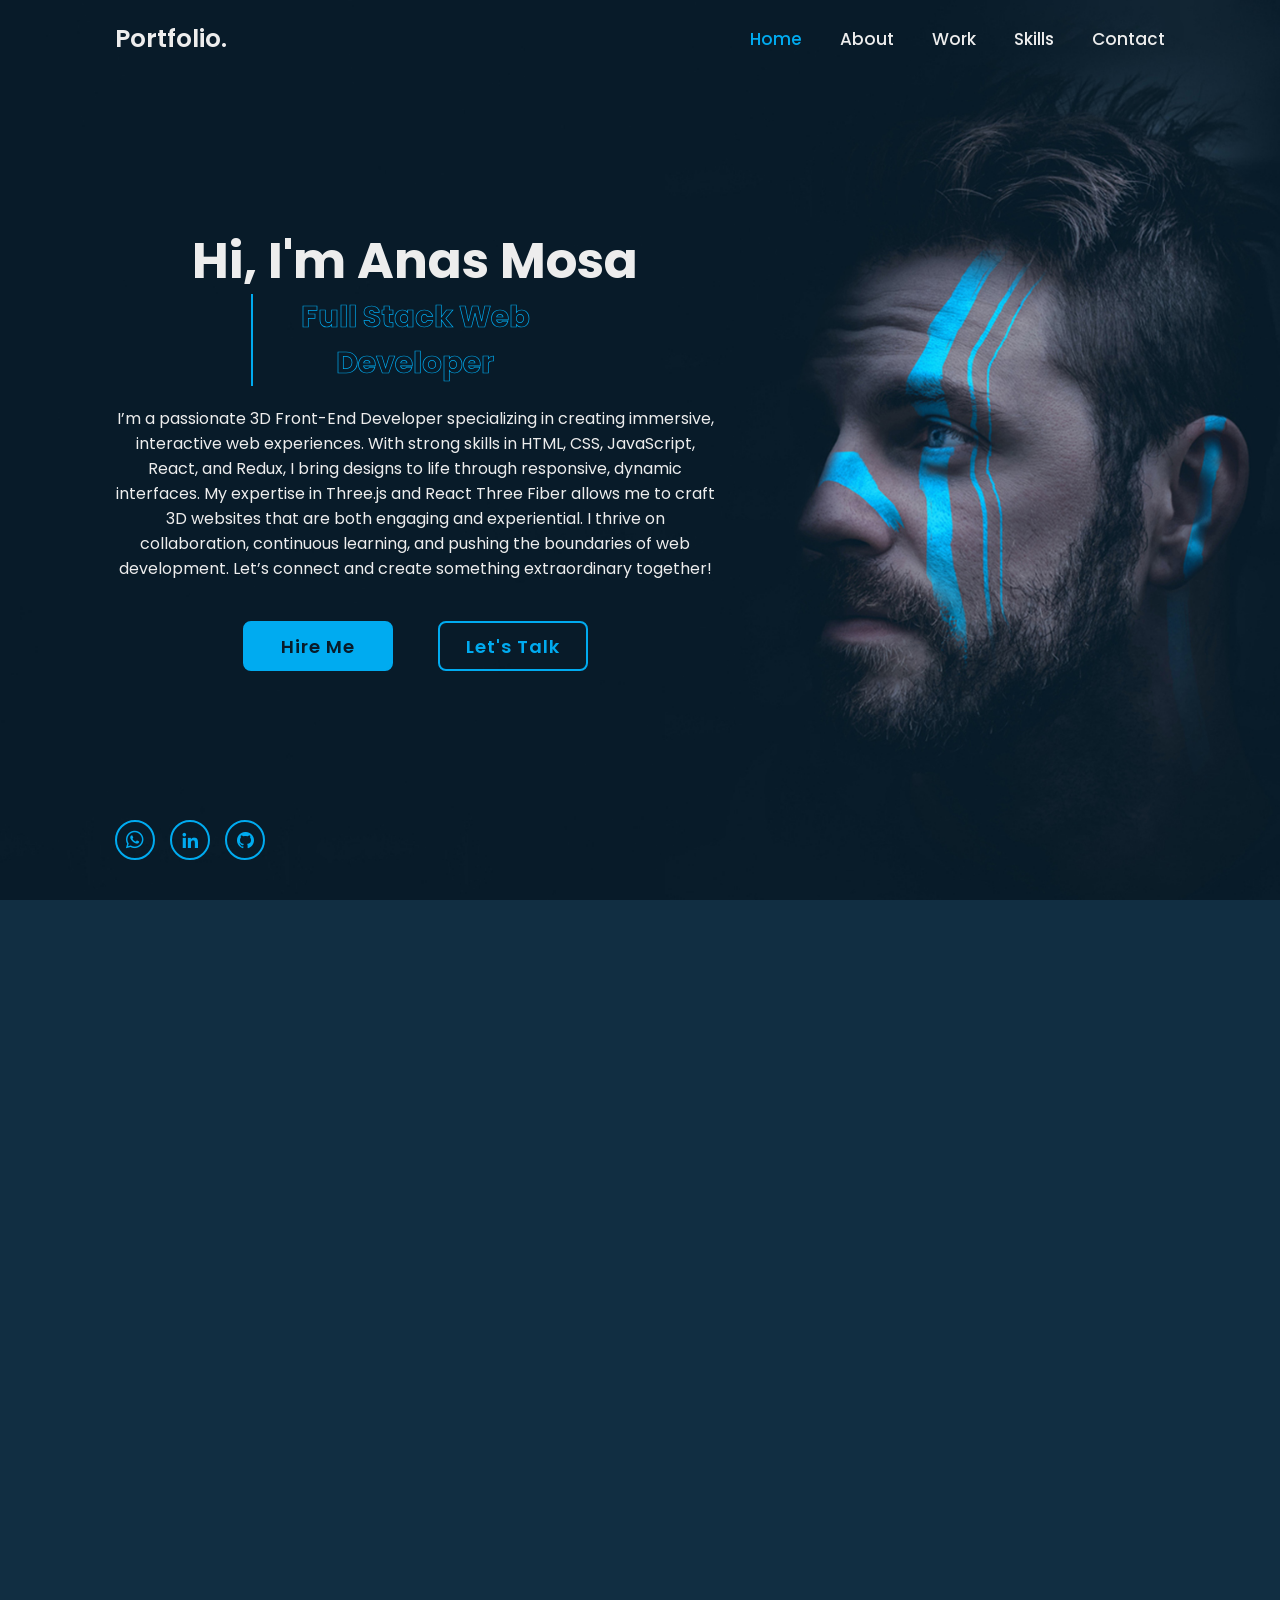
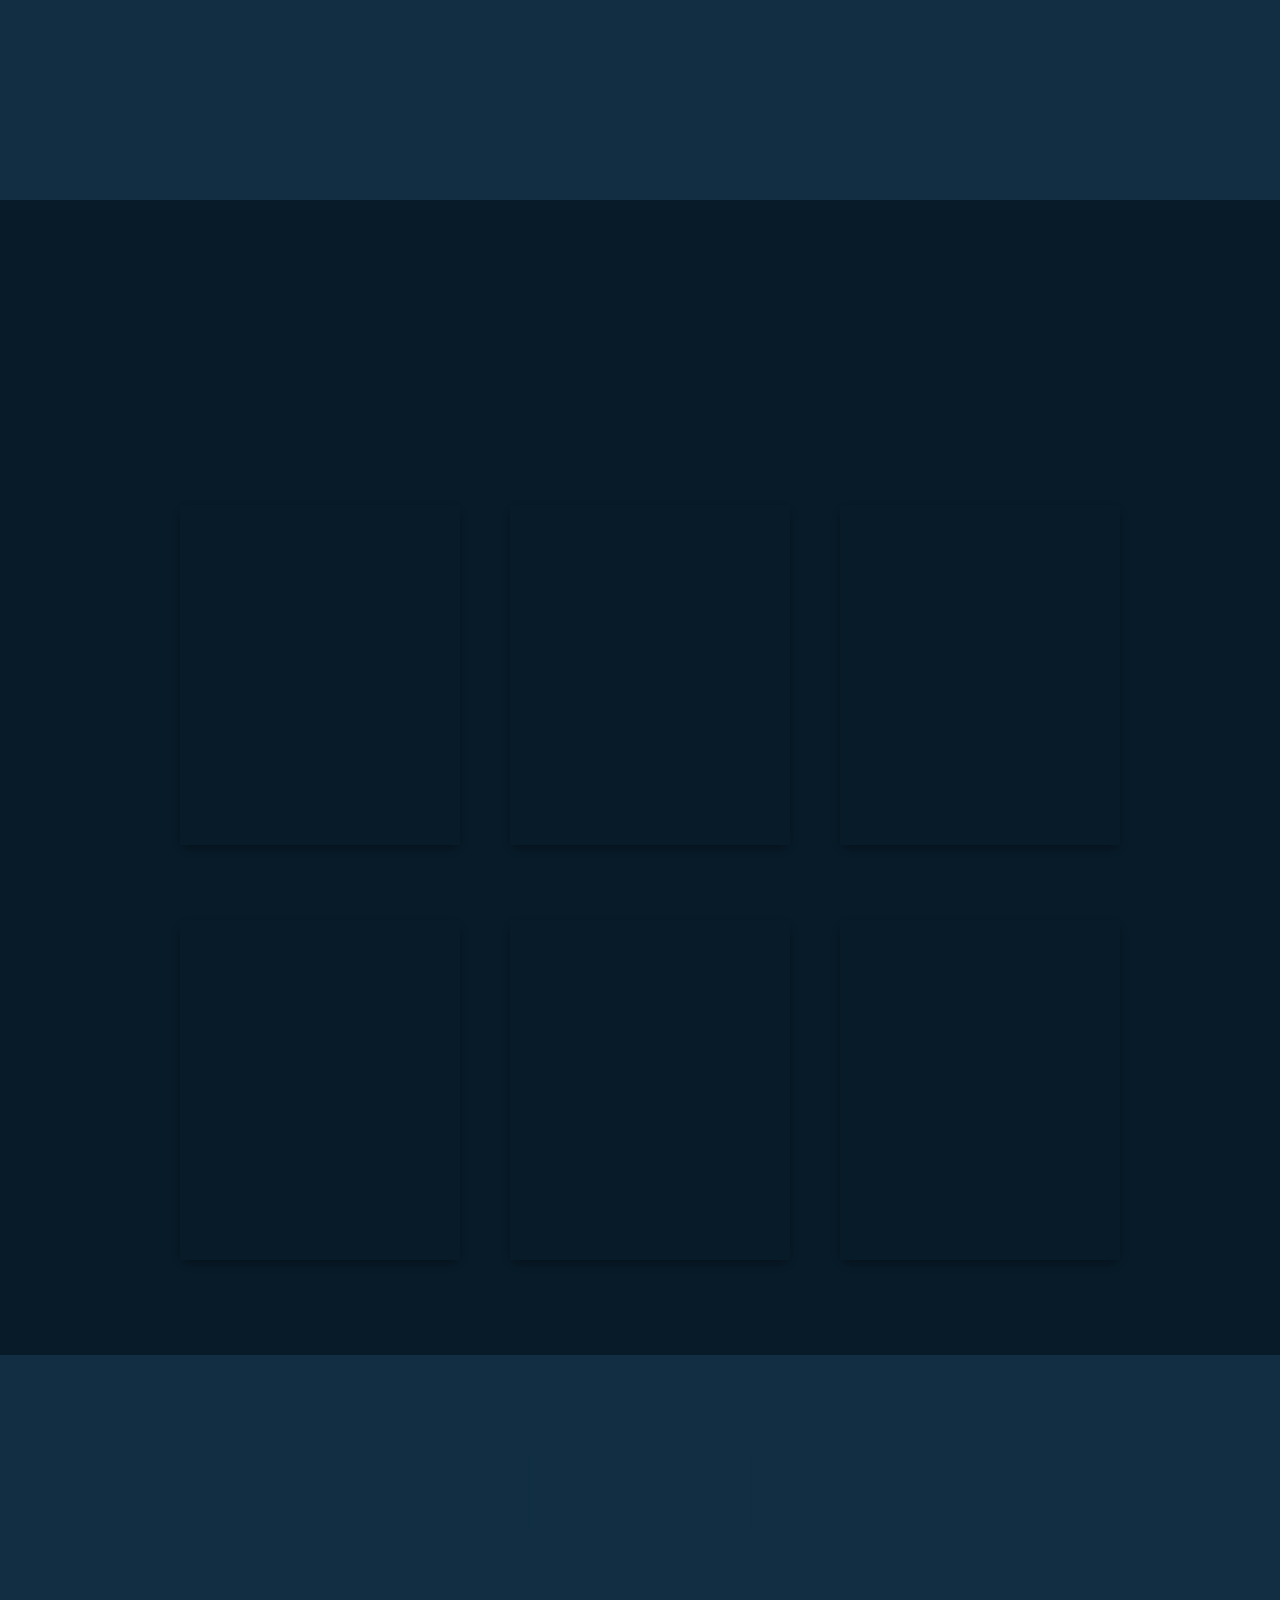
==== commit bd2504cd: "up" ====
--- a/My_portfolio-master/index.html
+++ b/My_portfolio-master/index.html
@@ -19,7 +19,7 @@
     <header class="header">
         <a href="#" class="logo">Portfolio.<span class="animate" style="--i:1;"></span></a>
 
-        <!-- <div class="bx bx-menu" id="menu-icon"><span class="animate" style="--i:2;"></span></div> -->
+        <div class="bx bx-menu" id="menu-icon"><span class="animate" style="--i:2;"></span></div>
 
         <nav class="navbar">
             <a href="#home" class="active">Home</a>
@@ -54,7 +54,7 @@
             </div>
         </div>
 
-        <!-- <div class="home-sci">
+        <div class="home-sci">
           <link href="https://cdnjs.cloudflare.com/ajax/libs/font-awesome/6.0.0-beta3/css/all.min.css" rel="stylesheet">
 
           <a rel="noopener" href="https://wa.me/201010448241?text=Hello!%20I%20am%20interested%20in%20your%20services." target="_blank" style="text-decoration:none;" class="">
@@ -63,7 +63,7 @@
             <a rel="noopener" href="https://www.linkedin.com/in/anas-mosa?utm_source=share&utm_campaign=share_via&utm_content=profile&utm_medium=android_app" target="_blank"><i class='bx bxl-linkedin'></i></a>
             <a rel="noopener" href="https://github.com/Anas-Mosa" target="_blank"><i class='bx bxl-github'></i></a>
             <span class="animate" style="--i:6;"></span>
-        </div> -->
+        </div>
 
         <div class="home-imgHover"></div>
         <span class="animate home-img" style="--i:7;"></span>
@@ -74,7 +74,7 @@
         <h2 class="heading">About <span>Me</span><span class="animate scroll" style="--i:1;"></span></h2>
 
         <div class="about-img">
-            <img src="images/anas mosa 1.png" alt="">
+            <img src="./images/anas mosa 1.png" alt="">
             <span class="circle-spin"></span>
             <span class="animate scroll" style="--i:2;"></span>
         </div>
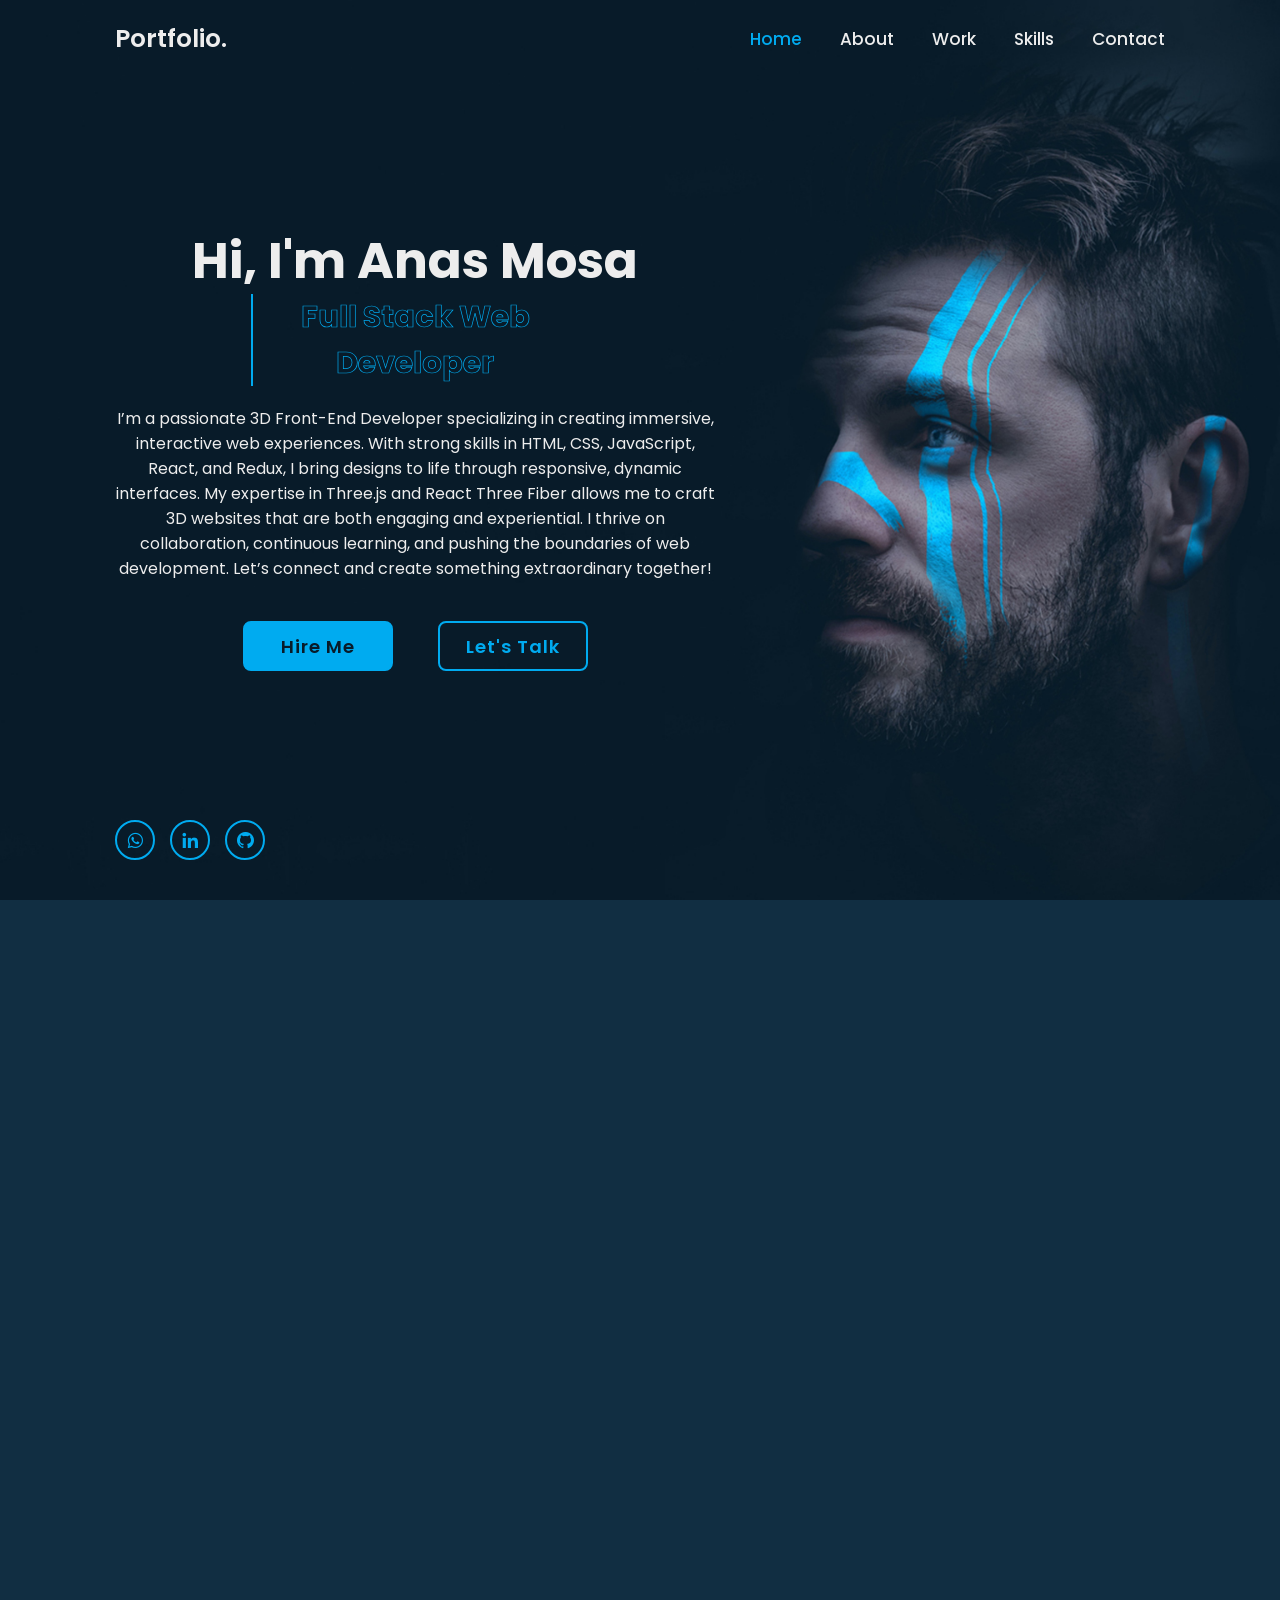
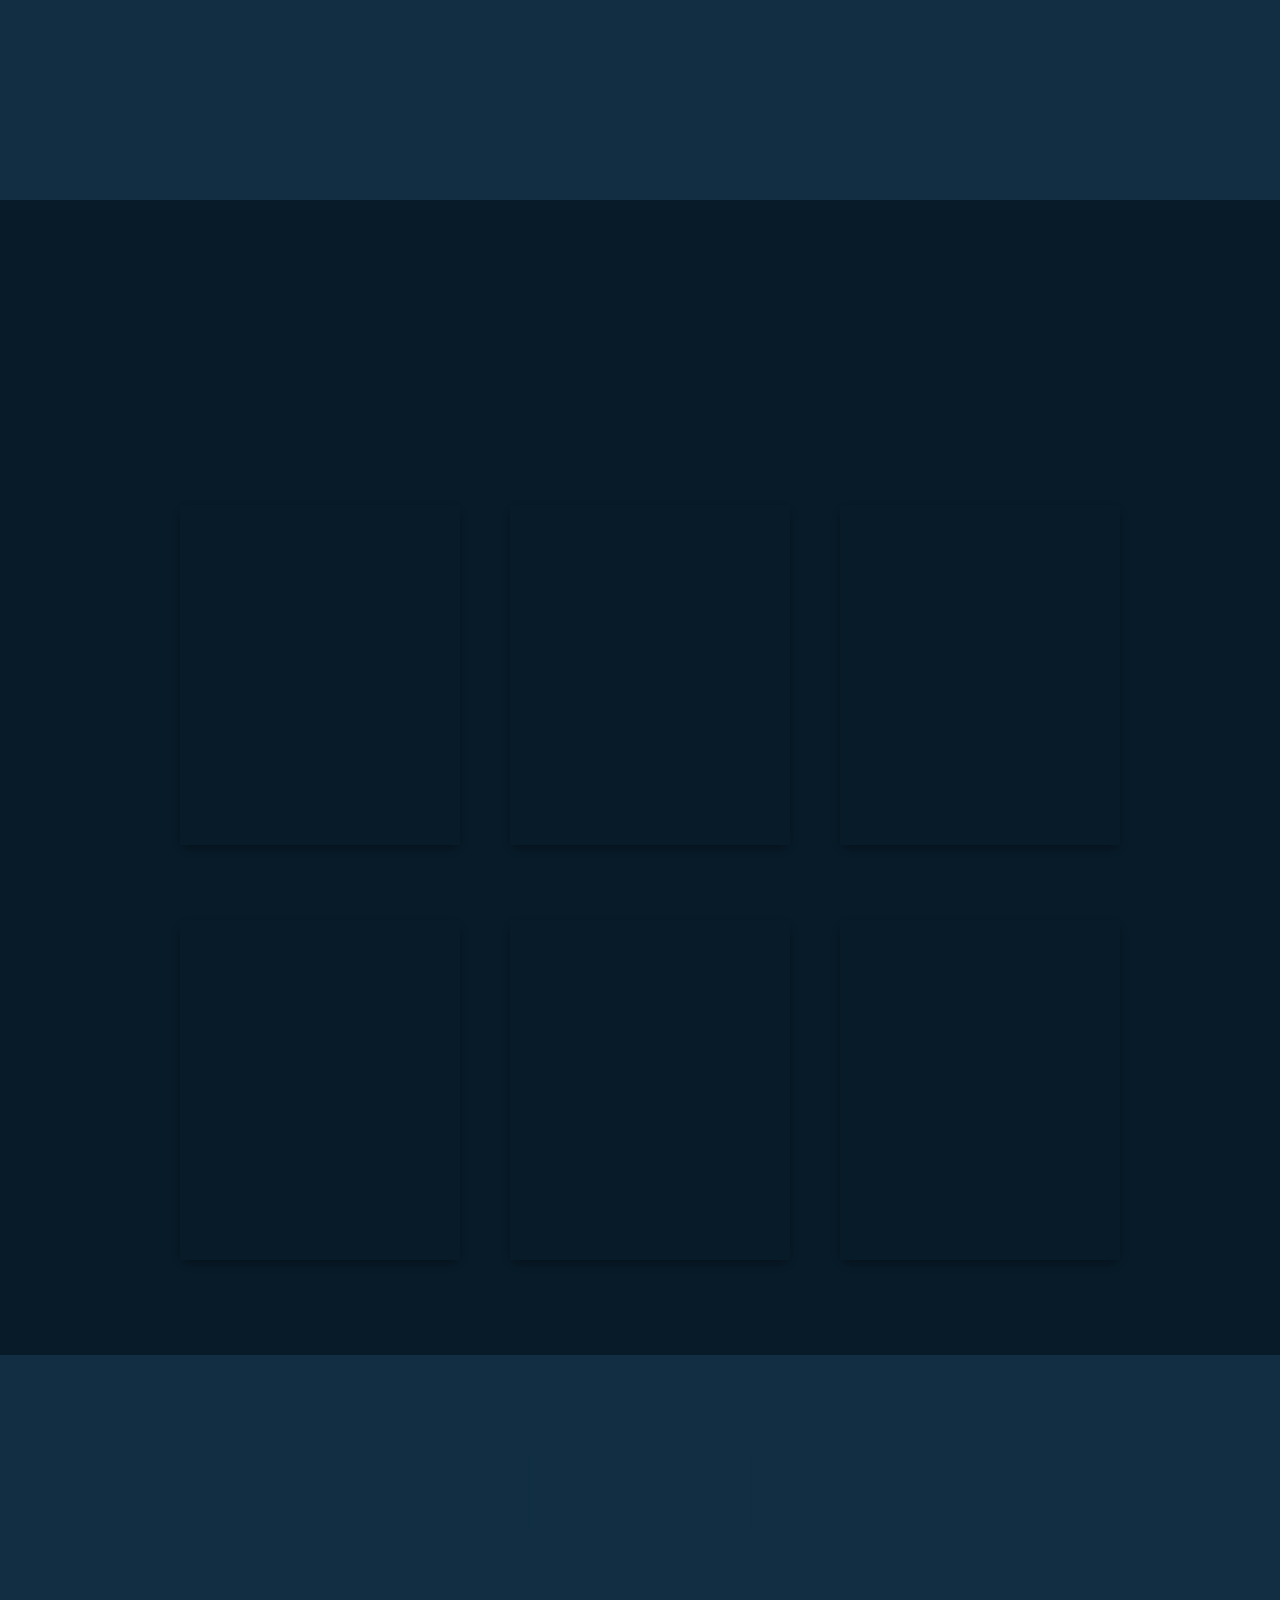
==== commit af588731: "updated" ====
--- a/My_portfolio-master/index.html
+++ b/My_portfolio-master/index.html
@@ -58,7 +58,7 @@
           <link href="https://cdnjs.cloudflare.com/ajax/libs/font-awesome/6.0.0-beta3/css/all.min.css" rel="stylesheet">
 
           <a rel="noopener" href="https://wa.me/201010448241?text=Hello!%20I%20am%20interested%20in%20your%20services." target="_blank" style="text-decoration:none;" class="">
-              <i class="fab fa-whatsapp"></i> 
+              <i class="bx bxl-whatsapp"></i> 
           </a>
             <a rel="noopener" href="https://www.linkedin.com/in/anas-mosa?utm_source=share&utm_campaign=share_via&utm_content=profile&utm_medium=android_app" target="_blank"><i class='bx bxl-linkedin'></i></a>
             <a rel="noopener" href="https://github.com/Anas-Mosa" target="_blank"><i class='bx bxl-github'></i></a>
@@ -104,9 +104,9 @@
 
           <!-- Project Card -->
           <div class="project-card">
-            <img src="./images//3d-portofolio.PNG" alt="web-development" class="project-image">
+            <img src="./images/3d-portofolio.PNG" alt="web-development" class="project-image">
             <div class="github-link" onclick="window.open('https://github.com/Anas-Mosa/3dportofolio', '_blank')">
-              <img src="./images//github.png" alt="github" class="github-icon">
+              <img src="./images/github.png" alt="github" class="github-icon">
             </div>
             <h3 class="project-title">3d-portofolio</h3>
             <p class="project-description">A 3D portfolio is an interactive website showcasing creative work using 3D technologies like React Three Fiber or Three.js. It features realistic rendering, animations, and user-friendly navigation, offering an immersive experience to engage viewers and highlight skills innovatively.</p>
@@ -119,9 +119,9 @@
           </div>
 
           <div class="project-card">
-            <img src="./images//landing-page.PNG" alt="web-development" class="project-image">
+            <img src="./images/landing-page.PNG" alt="web-development" class="project-image">
             <div class="github-link" onclick="window.open('https://github.com/Anas-Mosa/landing-page-2', '_blank')">
-              <img src="./images//github.png" alt="github" class="github-icon">
+              <img src="./images/github.png" alt="github" class="github-icon">
             </div>
             <h3 class="project-title">landing-page</h3>
             <p class="project-description">
@@ -135,9 +135,9 @@
           </div>
           
           <div class="project-card">
-            <img src="./images//e-commerce.jpg" alt="web-development" class="project-image">
+            <img src="./images/e-commerce.jpg" alt="web-development" class="project-image">
             <div class="github-link" onclick="window.open('https://github.com/Anas-Mosa/E-commerce', '_blank')">
-              <img src="./images//github.png" alt="github" class="github-icon">
+              <img src="./images/github.png" alt="github" class="github-icon">
             </div>
             <h3 class="project-title">E-commerce</h3>
             <p class="project-description">An e-commerce site is a platform designed for buying and selling products or services online. It features product listings with images, descriptions, and prices, along with a smooth shopping experience, secure payment options, and an intuitive checkout process.</p>
@@ -151,9 +151,9 @@
 
 
           <div class="project-card">
-            <img src="./images//gaza.PNG" alt="web-development" class="project-image">
+            <img src="./images/gaza.PNG" alt="web-development" class="project-image">
             <div class="github-link" onclick="window.open('https://github.com/Anas-Mosa/gaza-donate-website', '_blank')">
-              <img src="./images//github.png" alt="github" class="github-icon">
+              <img src="./images/github.png" alt="github" class="github-icon">
             </div>
             <h3 class="project-title">gaza donate app</h3>
             <p class="project-description">The Gaza app is a platform designed to provide information and support related to Gaza. It may include features such as news updates, resources for assistance, and ways to connect with humanitarian efforts.</p>
@@ -166,9 +166,9 @@
           </div>
 
           <div class="project-card">
-            <img src="./images//restaurant.PNG" alt="web-development" class="project-image">
+            <img src="./images/restaurant.PNG" alt="web-development" class="project-image">
             <div class="github-link" onclick="window.open('https://github.com/Anas-Mosa/restaurant-app', '_blank')">
-              <img src="./images//github.png" alt="github" class="github-icon">
+              <img src="./images/github.png" alt="github" class="github-icon">
             </div>
             <h3 class="project-title">restaurant app</h3>
             <p class="project-description">A restaurant landing page serves as the digital front door to your business, often being the first impression potential customers have. Crafting an effective landing page can significantly boost your restaurant’s online presence and drive reservations, takeout orders, and foot traffic.</p>
@@ -184,7 +184,7 @@
           <div class="project-card">
             <img src="./images/toDo.PNG" alt="web-development" class="project-image">
             <div class="github-link" onclick="window.open('https://github.com/Anas-Mosa/to-do-app', '_blank')">
-              <img src="./images//github.png" alt="github" class="github-icon">
+              <img src="./images/github.png" alt="github" class="github-icon">
             </div>
             <h3 class="project-title">toDo app</h3>
             <p class="project-description">A to-do app is a productivity tool that helps you plan, track, and complete tasks in an organized way. It serves as a digital checklist, allowing users to capture tasks, set deadlines, and monitor progress. With features like reminders, task categorization, and priority levels.</p>
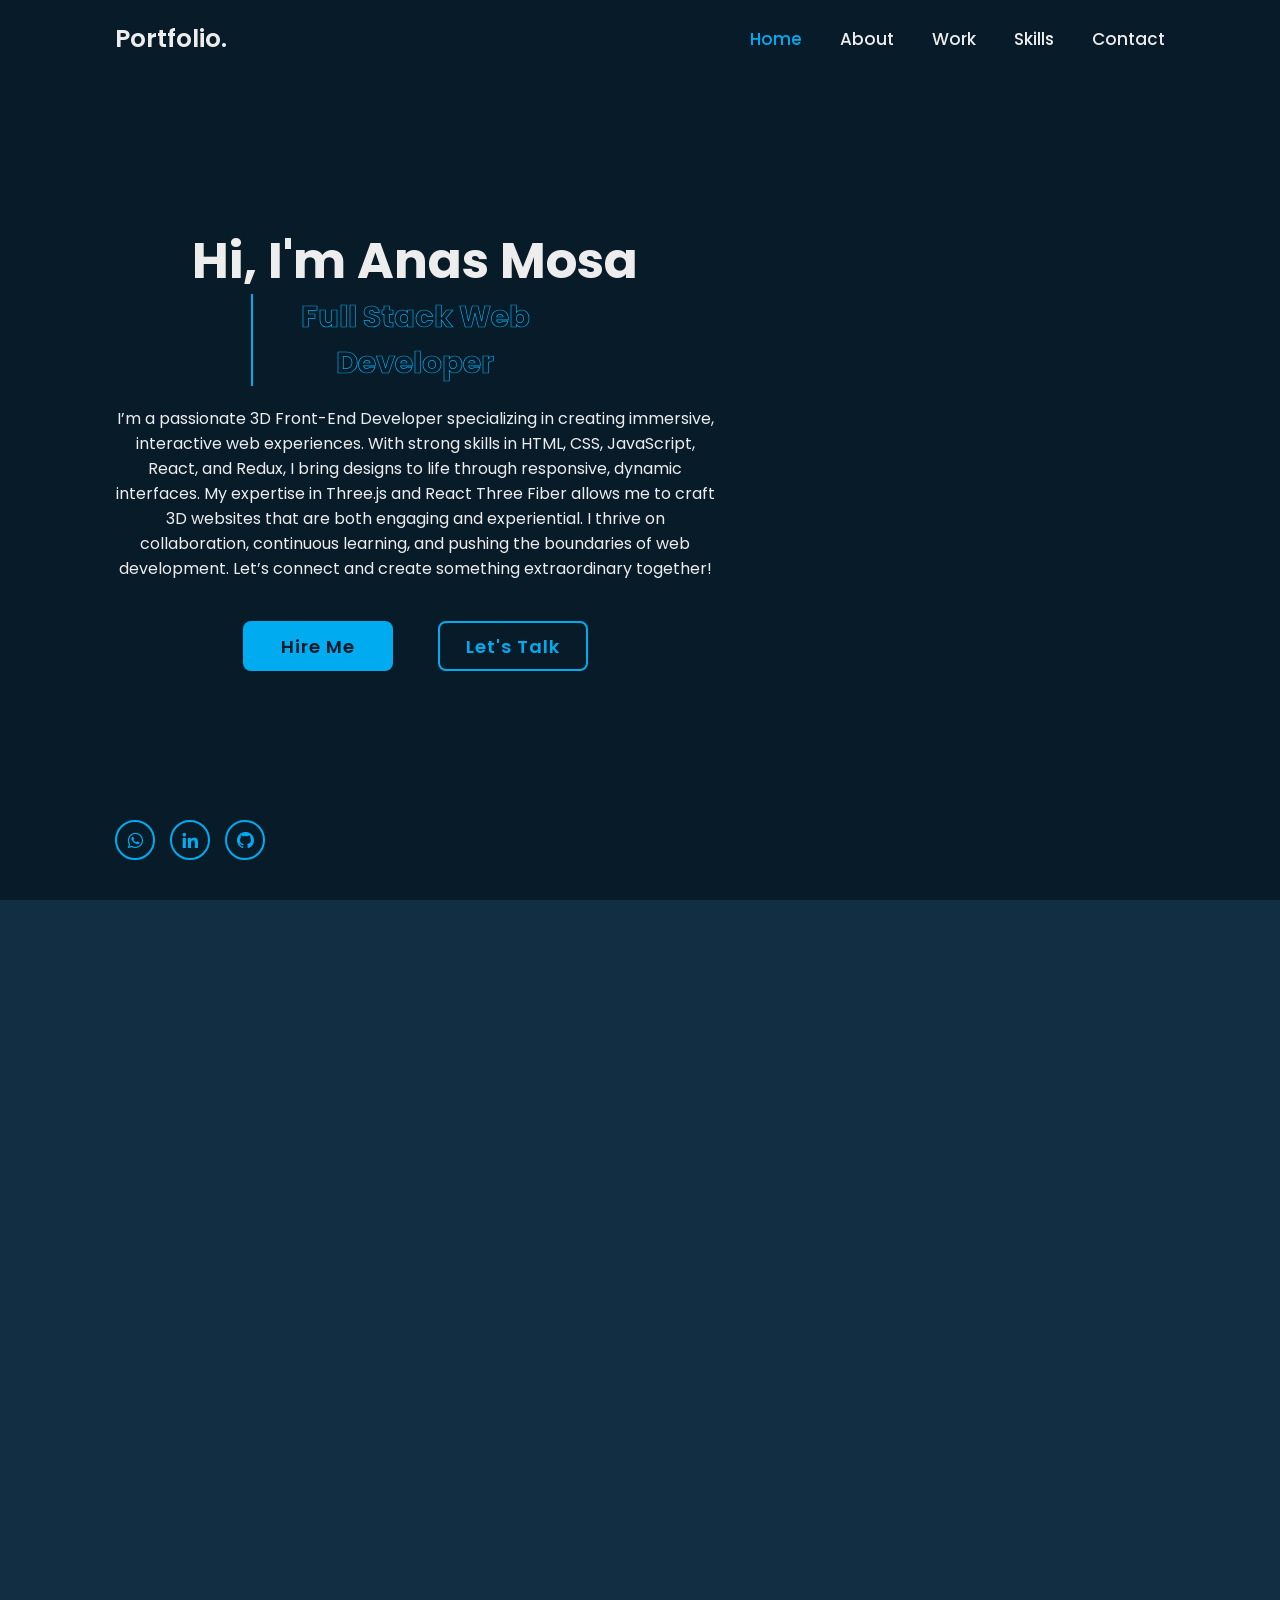
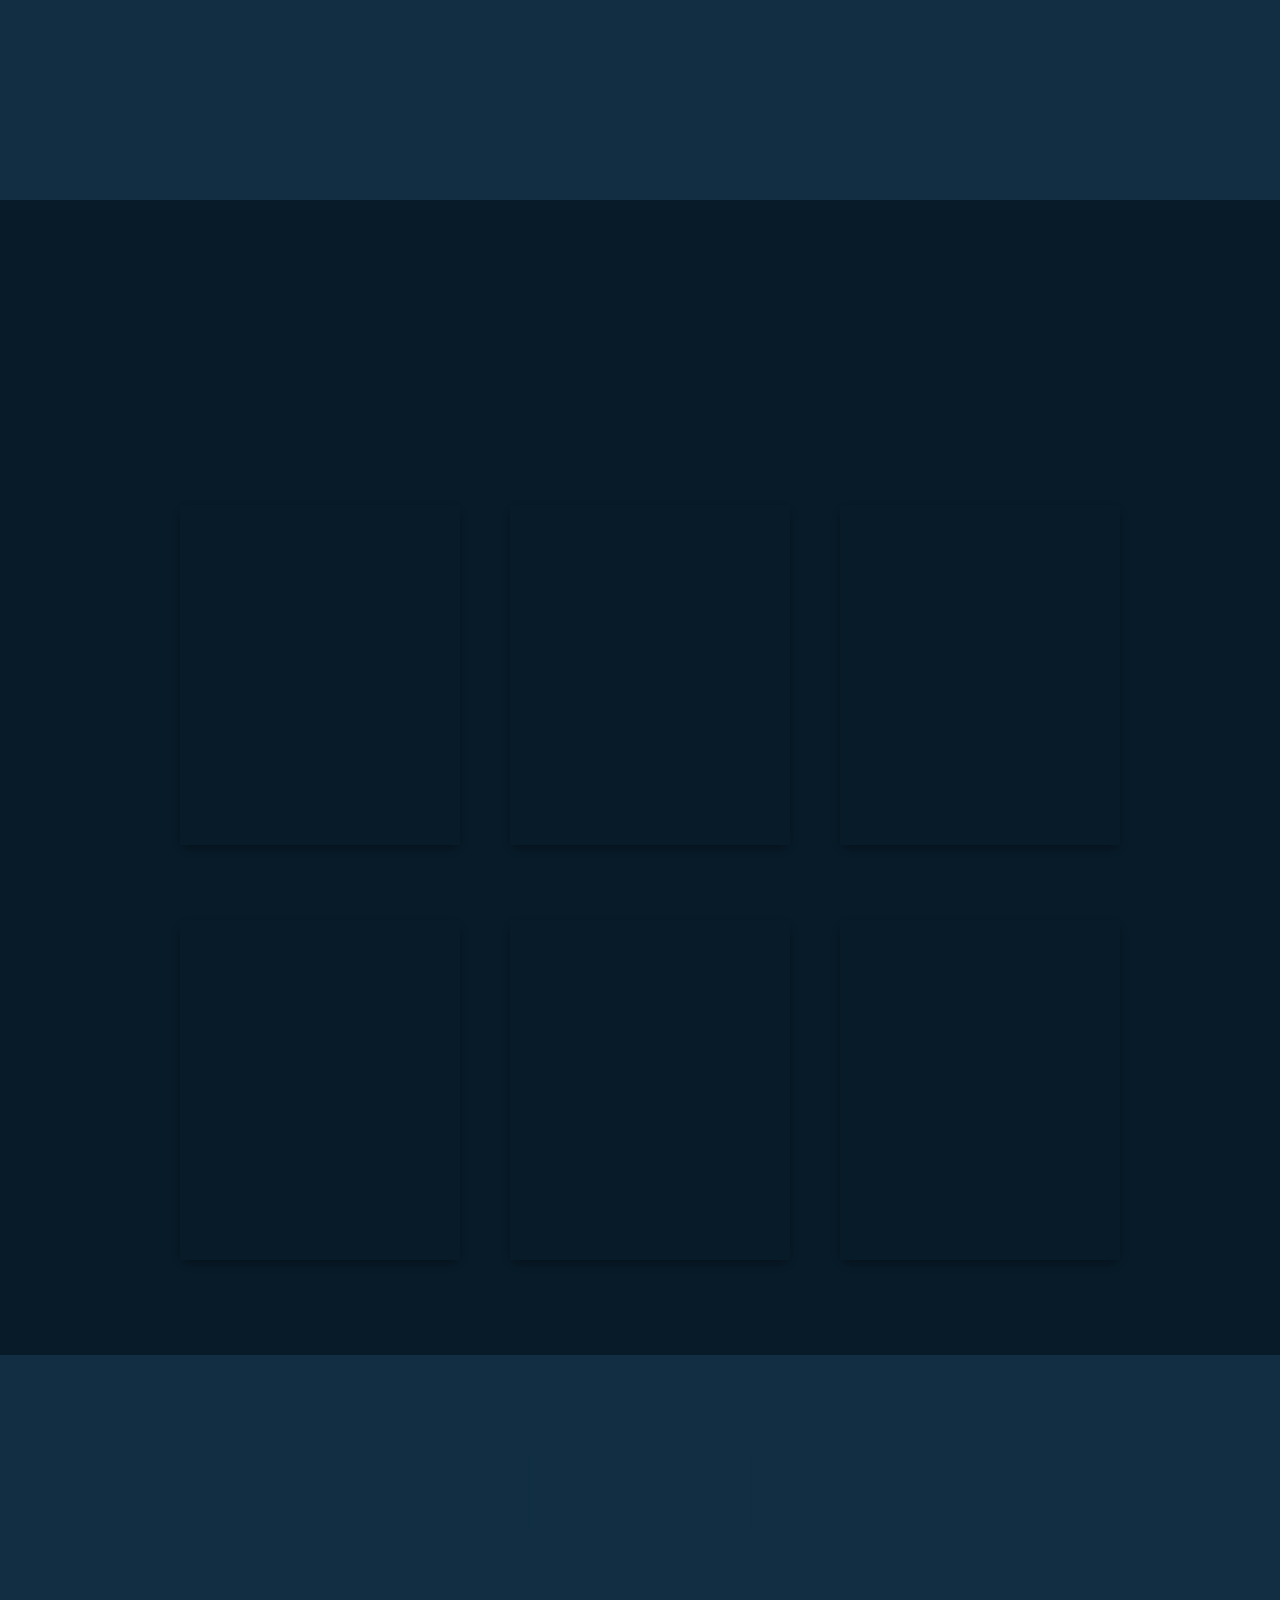
==== commit e8f3a697: "updated" ====
--- a/My_portfolio-master/index.html
+++ b/My_portfolio-master/index.html
@@ -74,7 +74,7 @@
         <h2 class="heading">About <span>Me</span><span class="animate scroll" style="--i:1;"></span></h2>
 
         <div class="about-img">
-            <img src="./images/anas mosa 1.png" alt="">
+            <!-- <img src="images/anas mosa 1.png" alt=""> -->
             <span class="circle-spin"></span>
             <span class="animate scroll" style="--i:2;"></span>
         </div>
@@ -104,9 +104,9 @@
 
           <!-- Project Card -->
           <div class="project-card">
-            <img src="./images/3d-portofolio.PNG" alt="web-development" class="project-image">
+            <!-- <img src="images/3d-portofolio.PNG" alt="web-development" class="project-image"> -->
             <div class="github-link" onclick="window.open('https://github.com/Anas-Mosa/3dportofolio', '_blank')">
-              <img src="./images/github.png" alt="github" class="github-icon">
+              <!-- <img src="images/github.png" alt="github" class="github-icon"> -->
             </div>
             <h3 class="project-title">3d-portofolio</h3>
             <p class="project-description">A 3D portfolio is an interactive website showcasing creative work using 3D technologies like React Three Fiber or Three.js. It features realistic rendering, animations, and user-friendly navigation, offering an immersive experience to engage viewers and highlight skills innovatively.</p>
@@ -119,9 +119,9 @@
           </div>
 
           <div class="project-card">
-            <img src="./images/landing-page.PNG" alt="web-development" class="project-image">
+            <!-- <img src="images/landing-page.PNG" alt="web-development" class="project-image"> -->
             <div class="github-link" onclick="window.open('https://github.com/Anas-Mosa/landing-page-2', '_blank')">
-              <img src="./images/github.png" alt="github" class="github-icon">
+              <!-- <img src="images/github.png" alt="github" class="github-icon"> -->
             </div>
             <h3 class="project-title">landing-page</h3>
             <p class="project-description">
@@ -135,9 +135,9 @@
           </div>
           
           <div class="project-card">
-            <img src="./images/e-commerce.jpg" alt="web-development" class="project-image">
+            <!-- <img src="images/e-commerce.jpg" alt="web-development" class="project-image"> -->
             <div class="github-link" onclick="window.open('https://github.com/Anas-Mosa/E-commerce', '_blank')">
-              <img src="./images/github.png" alt="github" class="github-icon">
+              <!-- <img src="images/github.png" alt="github" class="github-icon"> -->
             </div>
             <h3 class="project-title">E-commerce</h3>
             <p class="project-description">An e-commerce site is a platform designed for buying and selling products or services online. It features product listings with images, descriptions, and prices, along with a smooth shopping experience, secure payment options, and an intuitive checkout process.</p>
@@ -151,9 +151,9 @@
 
 
           <div class="project-card">
-            <img src="./images/gaza.PNG" alt="web-development" class="project-image">
+            <!-- <img src="images/gaza.PNG" alt="web-development" class="project-image"> -->
             <div class="github-link" onclick="window.open('https://github.com/Anas-Mosa/gaza-donate-website', '_blank')">
-              <img src="./images/github.png" alt="github" class="github-icon">
+              <!-- <img src="images/github.png" alt="github" class="github-icon"> -->
             </div>
             <h3 class="project-title">gaza donate app</h3>
             <p class="project-description">The Gaza app is a platform designed to provide information and support related to Gaza. It may include features such as news updates, resources for assistance, and ways to connect with humanitarian efforts.</p>
@@ -166,9 +166,9 @@
           </div>
 
           <div class="project-card">
-            <img src="./images/restaurant.PNG" alt="web-development" class="project-image">
+            <!-- <img src="images/restaurant.PNG" alt="web-development" class="project-image"> -->
             <div class="github-link" onclick="window.open('https://github.com/Anas-Mosa/restaurant-app', '_blank')">
-              <img src="./images/github.png" alt="github" class="github-icon">
+              <!-- <img src="images/github.png" alt="github" class="github-icon"> -->
             </div>
             <h3 class="project-title">restaurant app</h3>
             <p class="project-description">A restaurant landing page serves as the digital front door to your business, often being the first impression potential customers have. Crafting an effective landing page can significantly boost your restaurant’s online presence and drive reservations, takeout orders, and foot traffic.</p>
@@ -182,9 +182,9 @@
           </div>
 
           <div class="project-card">
-            <img src="./images/toDo.PNG" alt="web-development" class="project-image">
+            <!-- <img src="images/toDo.PNG" alt="web-development" class="project-image"> -->
             <div class="github-link" onclick="window.open('https://github.com/Anas-Mosa/to-do-app', '_blank')">
-              <img src="./images/github.png" alt="github" class="github-icon">
+              <!-- <img src="images/github.png" alt="github" class="github-icon"> -->
             </div>
             <h3 class="project-title">toDo app</h3>
             <p class="project-description">A to-do app is a productivity tool that helps you plan, track, and complete tasks in an organized way. It serves as a digital checklist, allowing users to capture tasks, set deadlines, and monitor progress. With features like reminders, task categorization, and priority levels.</p>
--- a/My_portfolio-master/style.css
+++ b/My_portfolio-master/style.css
@@ -87,7 +87,7 @@
     display: flex;
     align-items: center;
     padding: 0 9%;
-    background: url('images/home.jpg') no-repeat;
+    /* background: url('images/home.jpg') no-repeat; */
     background-size: cover;
     background-position: center;
 }
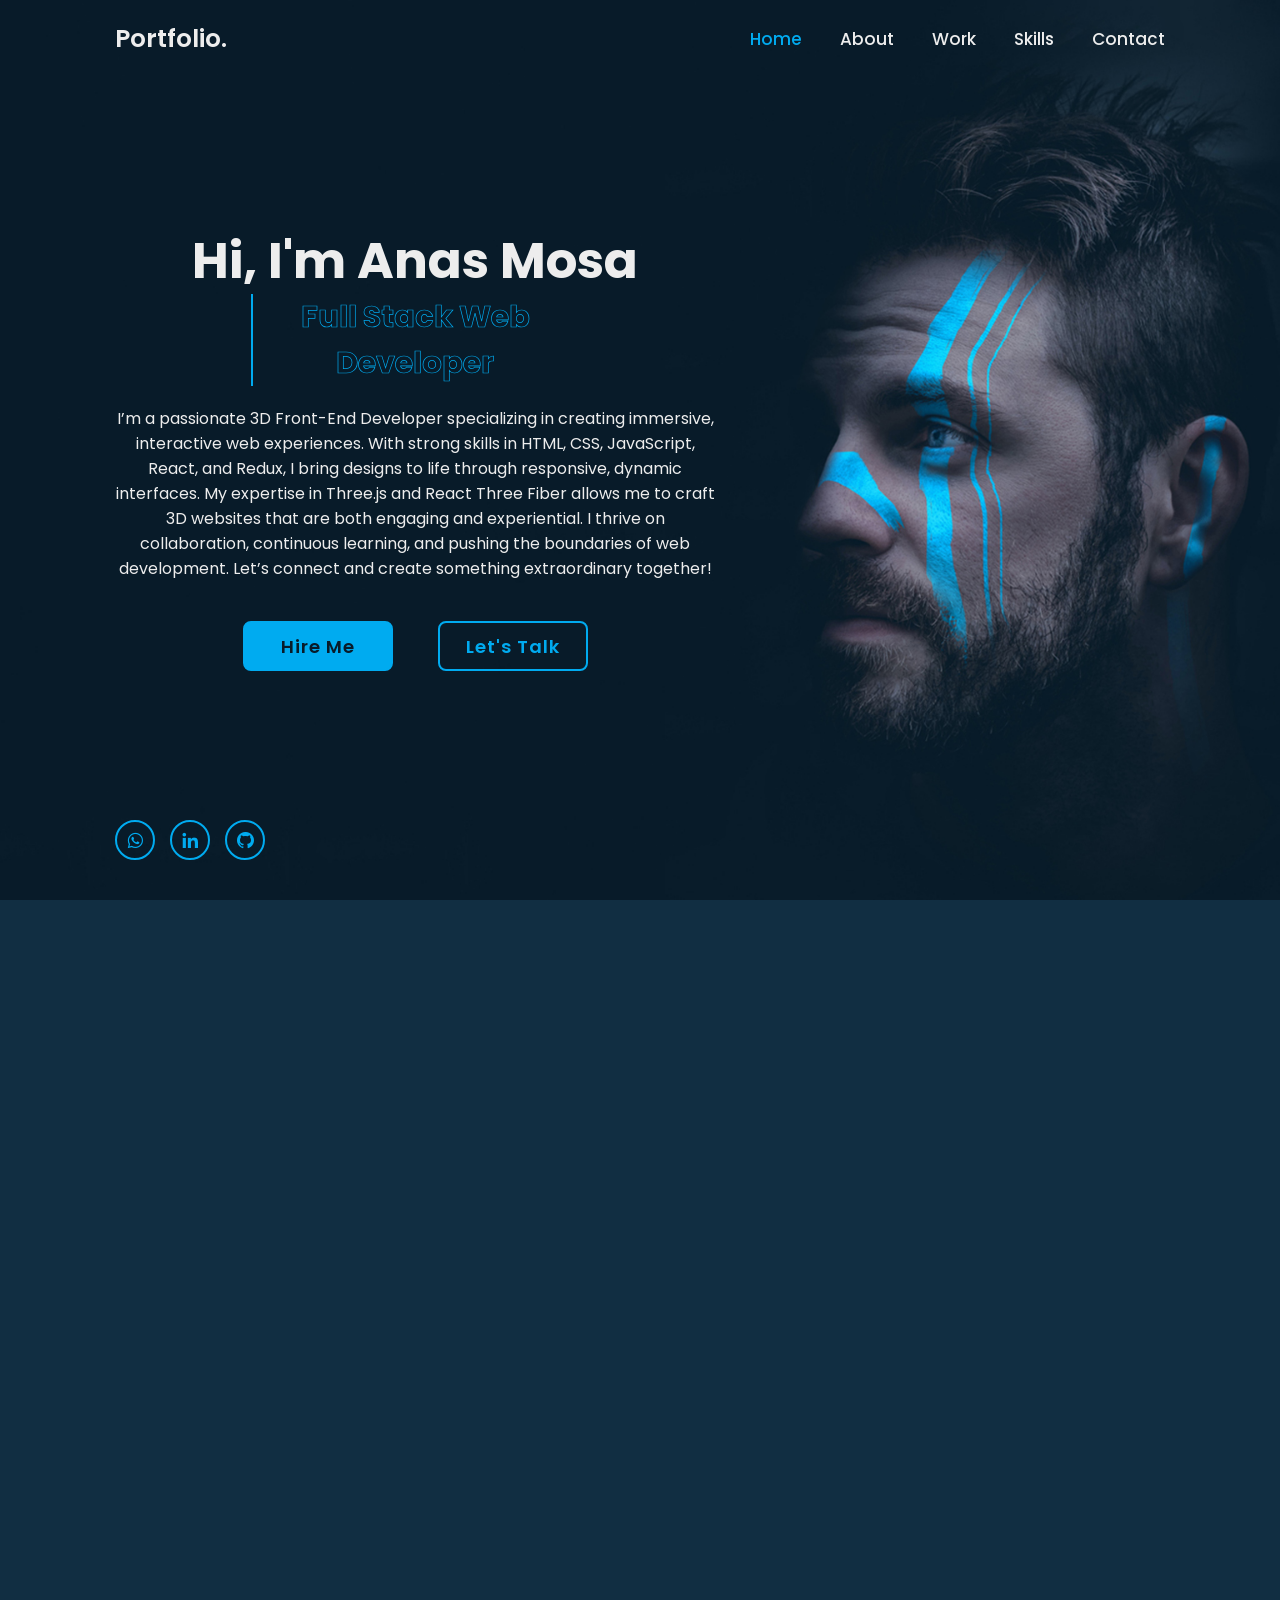
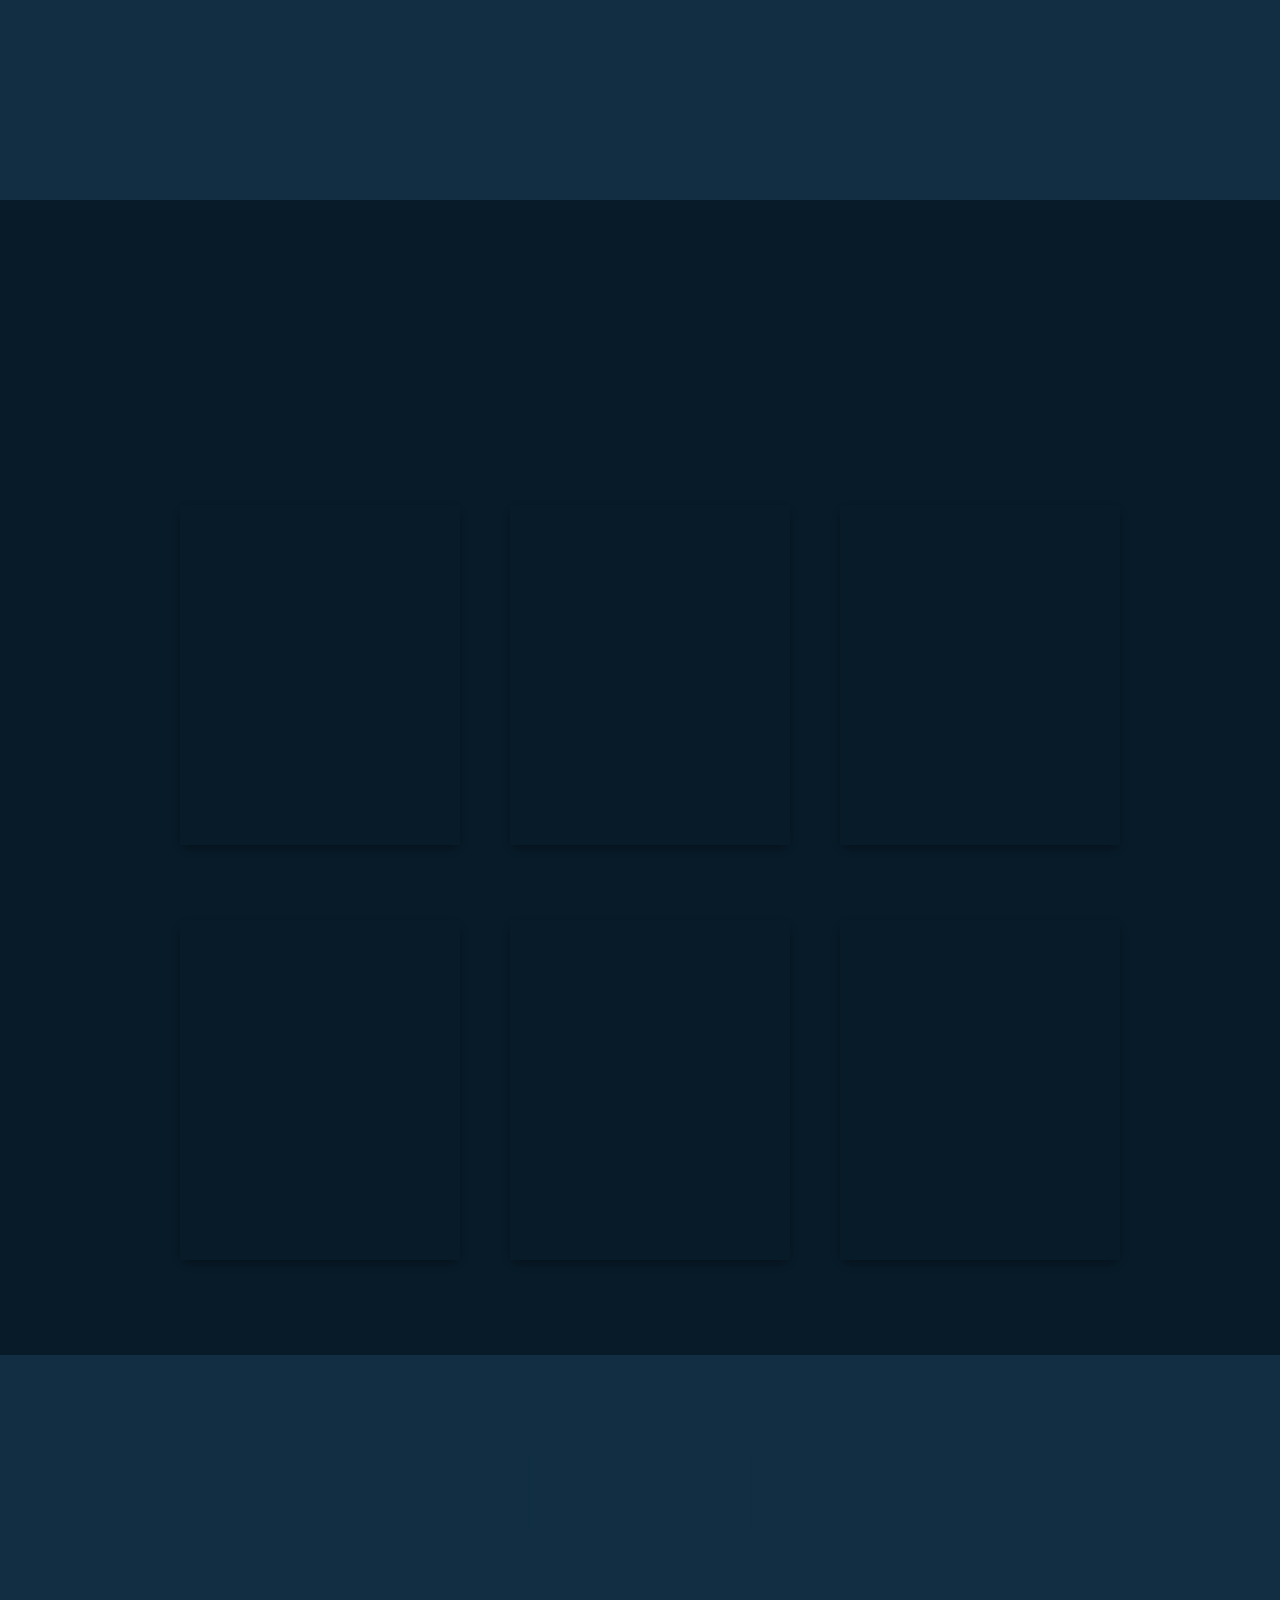
==== commit dc5d8276: "up" ====
--- a/My_portfolio-master/index.html
+++ b/My_portfolio-master/index.html
@@ -74,7 +74,7 @@
         <h2 class="heading">About <span>Me</span><span class="animate scroll" style="--i:1;"></span></h2>
 
         <div class="about-img">
-            <!-- <img src="images/anas mosa 1.png" alt=""> -->
+            <img src="images/anas mosa 1.png" alt="">
             <span class="circle-spin"></span>
             <span class="animate scroll" style="--i:2;"></span>
         </div>
@@ -104,9 +104,9 @@
 
           <!-- Project Card -->
           <div class="project-card">
-            <!-- <img src="images/3d-portofolio.PNG" alt="web-development" class="project-image"> -->
+            <img src="images/3d-portofolio.PNG" alt="web-development" class="project-image">
             <div class="github-link" onclick="window.open('https://github.com/Anas-Mosa/3dportofolio', '_blank')">
-              <!-- <img src="images/github.png" alt="github" class="github-icon"> -->
+              <img src="images/github.png" alt="github" class="github-icon">
             </div>
             <h3 class="project-title">3d-portofolio</h3>
             <p class="project-description">A 3D portfolio is an interactive website showcasing creative work using 3D technologies like React Three Fiber or Three.js. It features realistic rendering, animations, and user-friendly navigation, offering an immersive experience to engage viewers and highlight skills innovatively.</p>
@@ -119,9 +119,9 @@
           </div>
 
           <div class="project-card">
-            <!-- <img src="images/landing-page.PNG" alt="web-development" class="project-image"> -->
+            <img src="images/landing-page.PNG" alt="web-development" class="project-image">
             <div class="github-link" onclick="window.open('https://github.com/Anas-Mosa/landing-page-2', '_blank')">
-              <!-- <img src="images/github.png" alt="github" class="github-icon"> -->
+              <img src="images/github.png" alt="github" class="github-icon">
             </div>
             <h3 class="project-title">landing-page</h3>
             <p class="project-description">
@@ -135,9 +135,9 @@
           </div>
           
           <div class="project-card">
-            <!-- <img src="images/e-commerce.jpg" alt="web-development" class="project-image"> -->
+            <img src="images/e-commerce.jpg" alt="web-development" class="project-image">
             <div class="github-link" onclick="window.open('https://github.com/Anas-Mosa/E-commerce', '_blank')">
-              <!-- <img src="images/github.png" alt="github" class="github-icon"> -->
+              <img src="images/github.png" alt="github" class="github-icon">
             </div>
             <h3 class="project-title">E-commerce</h3>
             <p class="project-description">An e-commerce site is a platform designed for buying and selling products or services online. It features product listings with images, descriptions, and prices, along with a smooth shopping experience, secure payment options, and an intuitive checkout process.</p>
@@ -151,9 +151,9 @@
 
 
           <div class="project-card">
-            <!-- <img src="images/gaza.PNG" alt="web-development" class="project-image"> -->
+            <img src="images/gaza.PNG" alt="web-development" class="project-image">
             <div class="github-link" onclick="window.open('https://github.com/Anas-Mosa/gaza-donate-website', '_blank')">
-              <!-- <img src="images/github.png" alt="github" class="github-icon"> -->
+              <img src="images/github.png" alt="github" class="github-icon">
             </div>
             <h3 class="project-title">gaza donate app</h3>
             <p class="project-description">The Gaza app is a platform designed to provide information and support related to Gaza. It may include features such as news updates, resources for assistance, and ways to connect with humanitarian efforts.</p>
@@ -166,9 +166,9 @@
           </div>
 
           <div class="project-card">
-            <!-- <img src="images/restaurant.PNG" alt="web-development" class="project-image"> -->
+            <img src="images/restaurant.PNG" alt="web-development" class="project-image">
             <div class="github-link" onclick="window.open('https://github.com/Anas-Mosa/restaurant-app', '_blank')">
-              <!-- <img src="images/github.png" alt="github" class="github-icon"> -->
+              <img src="images/github.png" alt="github" class="github-icon">
             </div>
             <h3 class="project-title">restaurant app</h3>
             <p class="project-description">A restaurant landing page serves as the digital front door to your business, often being the first impression potential customers have. Crafting an effective landing page can significantly boost your restaurant’s online presence and drive reservations, takeout orders, and foot traffic.</p>
@@ -182,9 +182,9 @@
           </div>
 
           <div class="project-card">
-            <!-- <img src="images/toDo.PNG" alt="web-development" class="project-image"> -->
+            <img src="images/toDo.PNG" alt="web-development" class="project-image">
             <div class="github-link" onclick="window.open('https://github.com/Anas-Mosa/to-do-app', '_blank')">
-              <!-- <img src="images/github.png" alt="github" class="github-icon"> -->
+              <img src="images/github.png" alt="github" class="github-icon">
             </div>
             <h3 class="project-title">toDo app</h3>
             <p class="project-description">A to-do app is a productivity tool that helps you plan, track, and complete tasks in an organized way. It serves as a digital checklist, allowing users to capture tasks, set deadlines, and monitor progress. With features like reminders, task categorization, and priority levels.</p>
--- a/My_portfolio-master/style.css
+++ b/My_portfolio-master/style.css
@@ -87,7 +87,7 @@
     display: flex;
     align-items: center;
     padding: 0 9%;
-    /* background: url('images/home.jpg') no-repeat; */
+    background: url('images/home.jpg') no-repeat;
     background-size: cover;
     background-position: center;
 }
